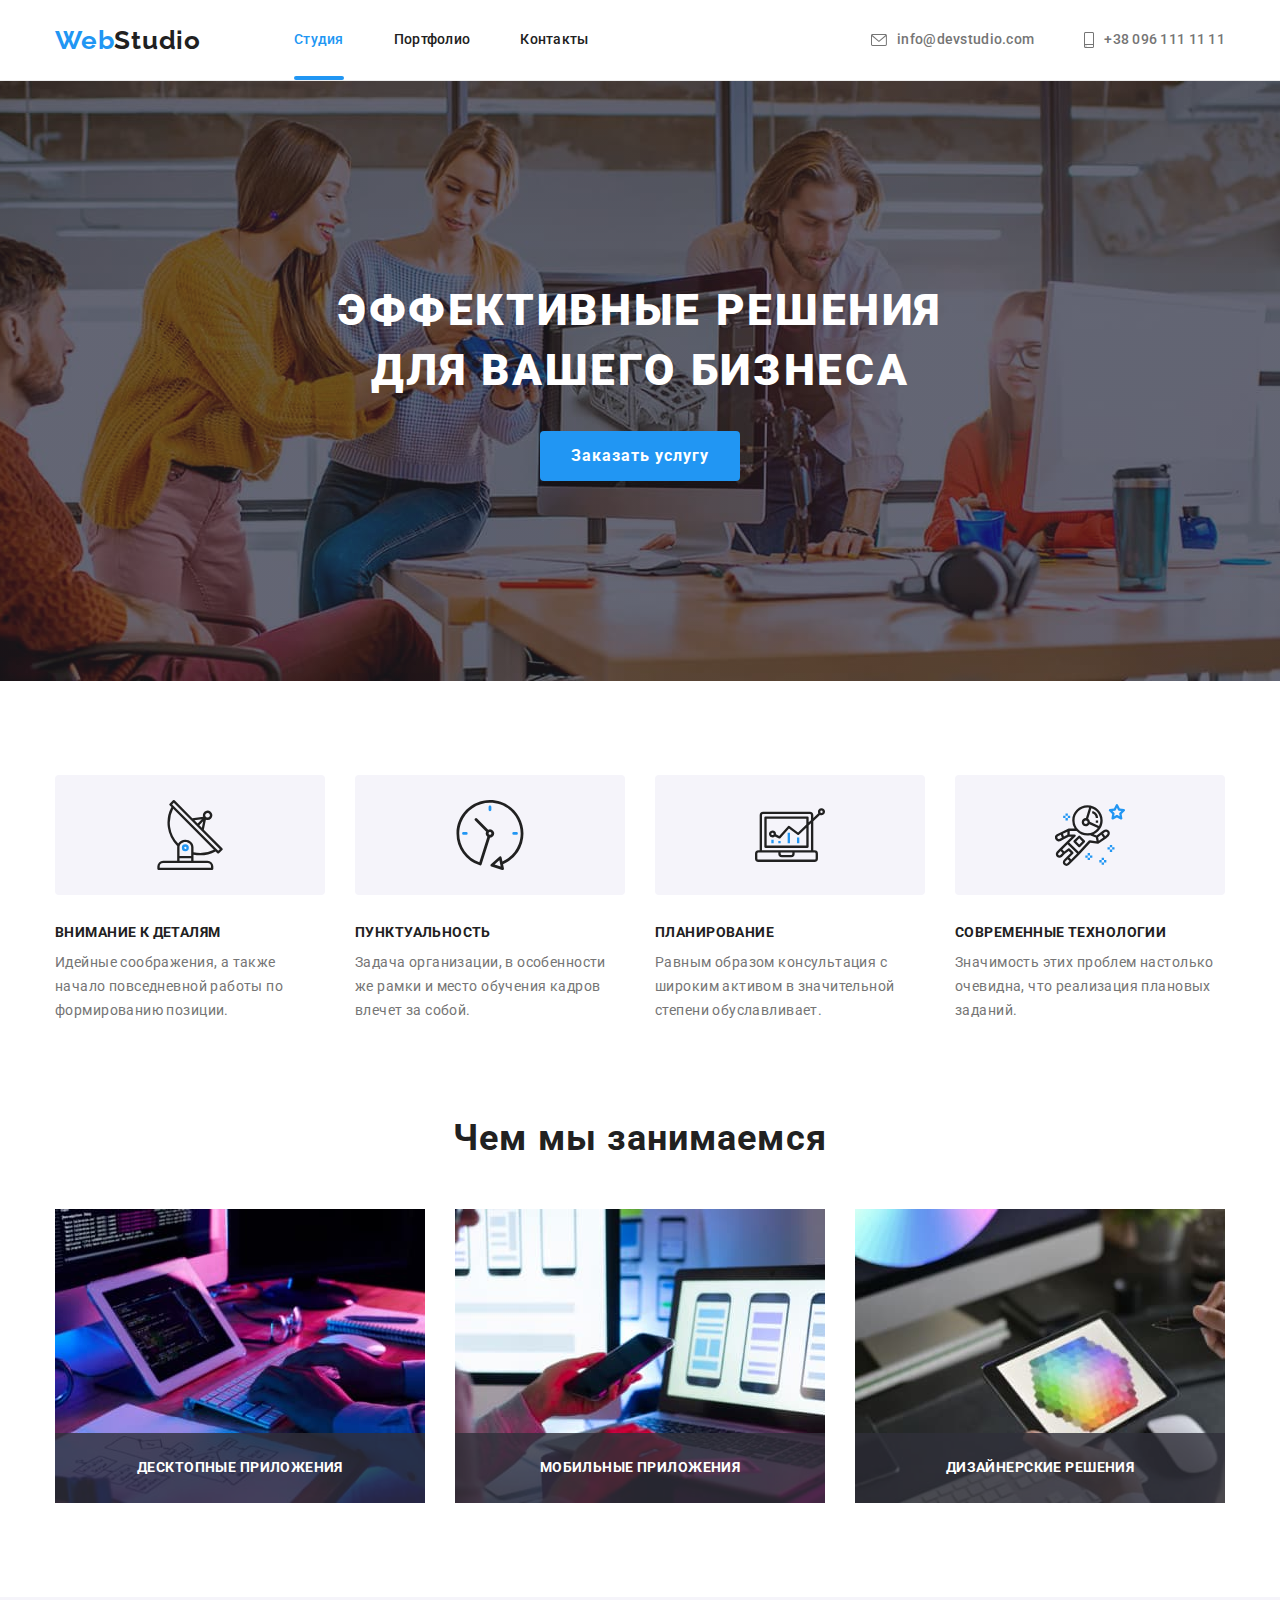
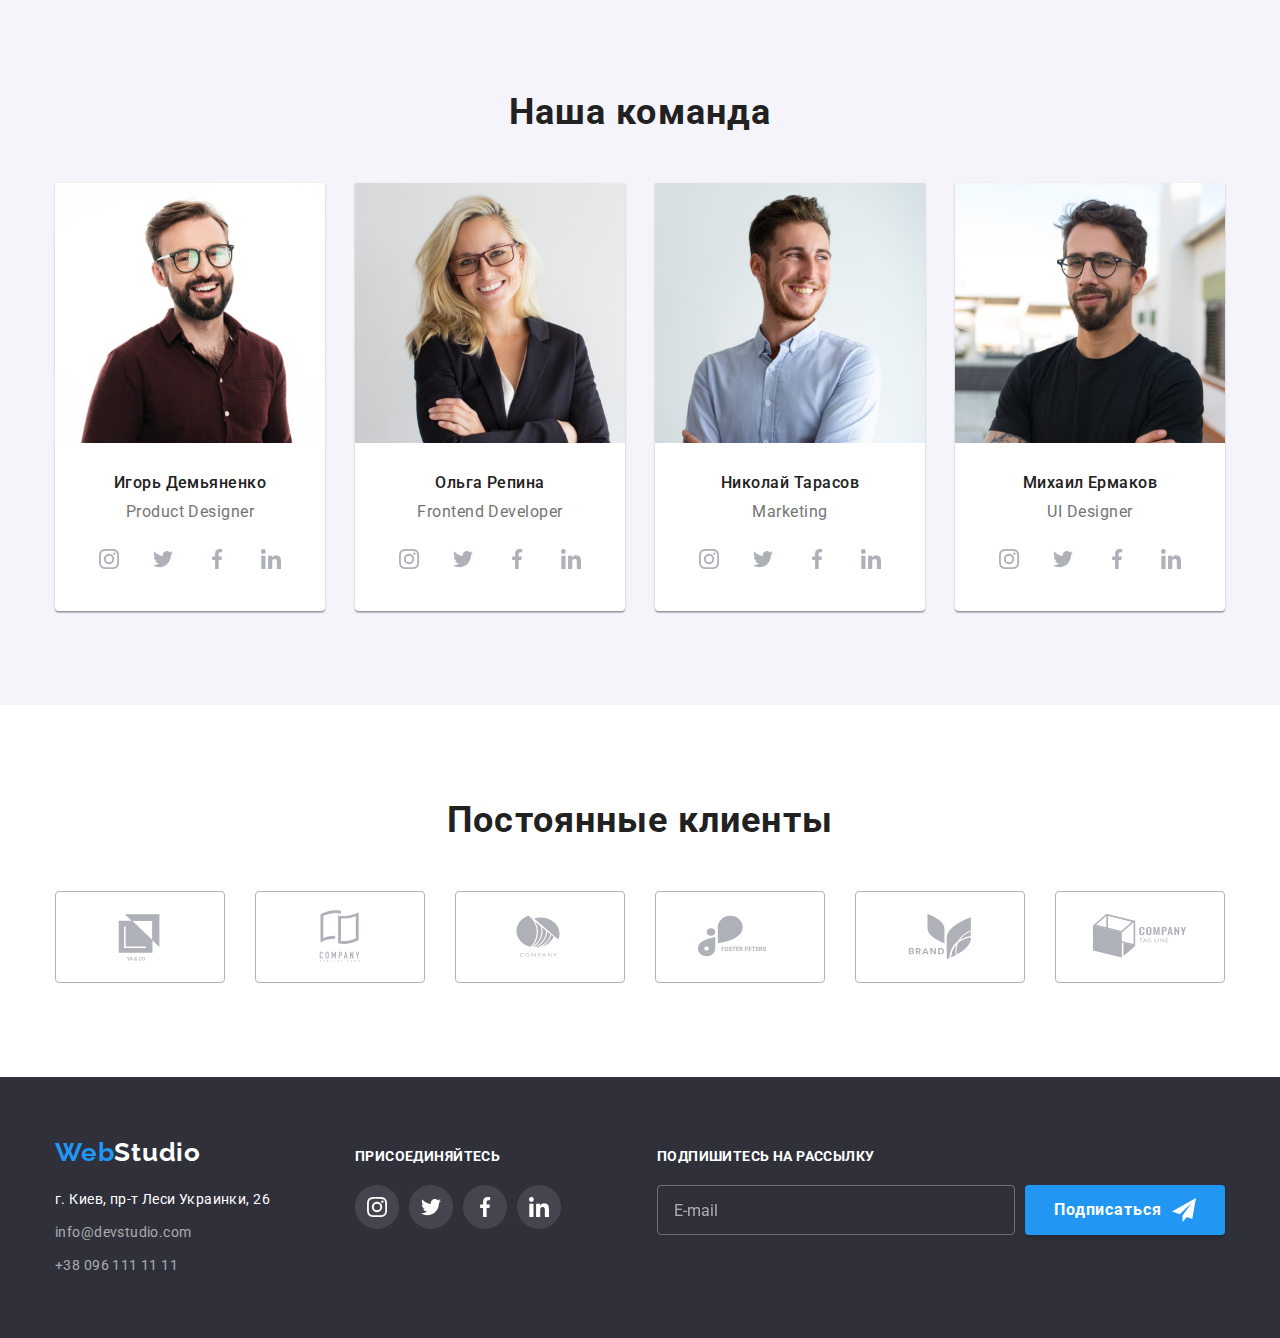
==== index.html @ e2bab373 "Ht 7 created" ====
<!DOCTYPE html>
<html lang="ru">
  <head>
    <meta charset="UTF-8" />
    <meta http-equiv="X-UA-Compatible" content="IE=edge" />
    <meta name="viewport" content="width=device-width, initial-scale=1.0" />
    <link rel="preconnect" href="https://fonts.googleapis.com" />
    <link rel="preconnect" href="https://fonts.gstatic.com" crossorigin />
    <link rel="preconnect" href="https://fonts.googleapis.com">
    <link rel="preconnect" href="https://fonts.gstatic.com" crossorigin>
    <title>Студия</title>
    <link href="https://fonts.googleapis.com/css2?family=Raleway:wght@400;700&family=Roboto:wght@400;500;700;900&display=swap" rel="stylesheet"
        />
    <link rel="stylesheet" href="https://cdnjs.cloudflare.com/ajax/libs/modern-normalize/1.1.0/modern-normalize.min.css">
    <link rel="stylesheet" href="./css/styles.css">
    
  </head>

  <body>
    <!-- Header section -->
    <header class="header">
      <div class="container header-nav">
      <a href="/" lang="en" class="header-logo link"><span class="accent-text">Web</span>Studio</a>
      <nav> 
        <ul class="list nav-list">
          <li class="item"><a href="" class="link header-link current">Студия</a></li>
          <li class="item"><a href="./portfolio.html" class="link header-link">Портфолио</a></li>
          <li class="item"><a href="" class="link header-link">Контакты</a></li>
        </ul>
      </nav>

      <ul class="list contact-list">
        <li class="item"><a href="mailto:info@devstudio.com" class="link tel-link">
          <svg class="contact-icon" width="16" height="12">
            <use href="./images/icons.svg#icon-envelope"></use>
          </svg>
          info@devstudio.com</a></li>
        <li class="item"><a href="tel:+380961111111" class="link tel-link">
          <svg class="contact-icon" width="10" height="16">
            <use href="./images/icons.svg#icon-smartphone"></use>
          </svg>  
          +38 096 111 11 11</a></li>
      </ul>
    </div>
    </header>


    <main>
      <!-- Hero section -->
      <section class="hero-section">
        <div class="hero-container">
          <h1 class="hero-title">Эффективные решения для вашего бизнеса</h1>
          <button type="button" class="btn hero-button" data-modal-open>Заказать услугу</button>
        </div>
      </section>

      <!-- Features section -->
      <section class="features-section">
        <div class="container features-container">
          <h2 class="visually-hidden">Особенности</h2>

          <ul class="list features-list">
            <li class="features-item">
              <div class="features-icon-frame">
                <svg class="features-icon" width="70" height="70">
                  <use href="./images/icons.svg#icon-antenna-1"></use>
                </svg>
              </div>
              <h3 class="features-title">Внимание к деталям</h3>
              <p class="features-text">
                Идейные соображения, а также начало повседневной работы по
                формированию позиции.
              </p>
            </li>

            <li class="features-item">
              <div class="features-icon-frame">
                <svg class="features-icon" width="70" height="70">
                  <use href="./images/icons.svg#icon-clock-1"></use>
                </svg>
              </div>
              <h3 class="features-title">Пунктуальность</h3>
              <p class="features-text">
                Задача организации, в особенности же рамки и место обучения кадров
                влечет за собой.
              </p>
            </li>

            <li class="features-item">
              <div class="features-icon-frame">
                <svg class="features-icon" width="70" height="70">
                  <use href="./images/icons.svg#icon-diagram-1"></use>
                </svg>
              </div>
              <h3 class="features-title">Планирование</h3>
              <p class="features-text">
                Равным образом консультация с широким активом в значительной
                степени обуславливает.
              </p>
            </li>

            <li class="features-item">
              <div class="features-icon-frame">
                <svg class="features-icon" width="70" height="70">
                  <use href="./images/icons.svg#icon-astronaut-1"></use>
                </svg>
              </div>
              <h3 class="features-title">Современные технологии</h3>
              <p class="features-text">
                Значимость этих проблем настолько очевидна, что реализация
                плановых заданий.
              </p>
            </li>
          </ul>
        </div>
      </section>

      <!-- Work section -->
      <section class="work-section">
        <div class="container work-container">
          <h2 class="section-title">Чем мы занимаемся</h2>
          <ul class="list works-list">

            <li class="work-item">
              <img class="work-image" 
                src="./images/box1-structuring.jpg"
                alt="Создание структуры сайта"
                width="370"
              />
            <p class="work-text">Десктопные приложения</p>
            </li>

            <li class="work-item">
              <img class="work-image"
                src="./images/box2-mobileapp.jpg"
                alt="Создание веб-приложений"
                width="370"
              />
              <p class="work-text">Мобильные приложения</p>
            </li>

            <li class="work-item">
              <img class="work-image"
                src="./images/box3-webdesign.jpg"
                alt="Создание дизайна сайта"
                width="370"
              />
              <p class="work-text">Дизайнерские решения</p>
            </li>
          </ul>
        </div>
      </section>

      <!-- Team section -->
      <section class="section team-section">
        <div class="container">
        <h2 class="section-title team-section-title">Наша команда</h2>

        <ul class="list team-list team-container">
          <li class="team-member">
            <img
              src="./images/img1-manwithglasses1.jpg"
              alt="Мужчина в очках"
              width="270"
            />
            <div class="team-member-text">
              <h3 class="name">Игорь Демьяненко</h3>
              <p lang="en" class="job-title">Product Designer</p>
              <ul class="list team-soc-list">
                <li class="team-soc-item">
                  <a class="link team-soc-link" href="">
                  <svg class="team-soc-icon" width="20px" height="20px">
                    <use href="./images/icons.svg#icon-instagram-2"></use>
                  </svg>
                  </a>
                </li>

                <li class="team-soc-item">
                  <a class="link team-soc-link" href="">
                  <svg class="team-soc-icon" width="20px" height="20px">
                    <use href="./images/icons.svg#icon-twitter-1"></use>
                  </svg>
                  </a>
                </li>

                <li class="team-soc-item">
                  <a class="link team-soc-link" href="">
                  <svg class="team-soc-icon" width="20px" height="20px">
                    <use href="./images/icons.svg#icon-facebook-1"></use>
                  </svg>
                  </a>
                </li>

                <li class="team-soc-item">
                  <a class="link team-soc-link" href="">
                  <svg class="team-soc-icon" width="20px" height="20px">
                    <use href="./images/icons.svg#icon-linkedin-1"></use>
                  </svg>
                  </a>
                </li>

              </ul>
             
            </div>
          </li>

          <li class="team-member">
            <img
              src="./images/img2-womanblonde.jpg"
              alt="Женщина в очках"
              width="270"
            />
            <div class="team-member-text">
              <h3 class="name">Ольга Репина</h3>
              <p lang="en" class="job-title">Frontend Developer</p>
              <ul class="list team-soc-list">
                <li class="team-soc-item">
                  <a class="link team-soc-link" href="">
                  <svg class="team-soc-icon" width="20px" height="20px">
                    <use href="./images/icons.svg#icon-instagram-2"></use>
                  </svg>
                  </a>
                </li>

                <li class="team-soc-item">
                  <a class="link team-soc-link" href="">
                  <svg class="team-soc-icon" width="20px" height="20px">
                    <use href="./images/icons.svg#icon-twitter-1"></use>
                  </svg>
                  </a>
                </li>

                <li class="team-soc-item">
                  <a class="link team-soc-link" href="">
                  <svg class="team-soc-icon" width="20px" height="20px">
                    <use href="./images/icons.svg#icon-facebook-1"></use>
                  </svg>
                  </a>
                </li>

                <li class="team-soc-item">
                  <a class="link team-soc-link" href="">
                  <svg class="team-soc-icon" width="20px" height="20px">
                    <use href="./images/icons.svg#icon-linkedin-1"></use>
                  </svg>
                  </a>
                </li>

              </ul>
            </div>
            
          </li>

          <li class="team-member">
            <img
              src="./images/img3-manblueshirt.jpg"
              alt="Мужчина в голубой рубашке"
              width="270"
            />
            <div class="team-member-text">
              <h3 class="name">Николай Тарасов</h3>
            <p lang="en" class="job-title">Marketing</p>
            <ul class="list team-soc-list">
              <li class="team-soc-item">
                <a class="link team-soc-link" href="">
                <svg class="team-soc-icon" width="20px" height="20px">
                  <use href="./images/icons.svg#icon-instagram-2"></use>
                </svg>
                </a>
              </li>

              <li class="team-soc-item">
                <a class="link team-soc-link" href="">
                <svg class="team-soc-icon" width="20px" height="20px">
                  <use href="./images/icons.svg#icon-twitter-1"></use>
                </svg>
                </a>
              </li>

              <li class="team-soc-item">
                <a class="link team-soc-link" href="">
                <svg class="team-soc-icon" width="20px" height="20px">
                  <use href="./images/icons.svg#icon-facebook-1"></use>
                </svg>
                </a>
              </li>

              <li class="team-soc-item">
                <a class="link team-soc-link" href="">
                <svg class="team-soc-icon" width="20px" height="20px">
                  <use href="./images/icons.svg#icon-linkedin-1"></use>
                </svg>
                </a>
              </li>

            </ul>
            </div>
           
          </li>

          <li class="team-member">
            <img
              src="./images/img4-manwithglasses2.jpg"
              alt="Мужчина в очках"
              width="270"
            />
            <div class="team-member-text">
              <h3 class="name">Михаил Ермаков</h3>
              <p lang="en" class="job-title">UI Designer</p>
              <ul class="list team-soc-list">
                <li class="team-soc-item">
                  <a class="link team-soc-link" href="">
                  <svg class="team-soc-icon" width="20px" height="20px">
                    <use href="./images/icons.svg#icon-instagram-2"></use>
                  </svg>
                  </a>
                </li>

                <li class="team-soc-item">
                  <a class="link team-soc-link" href="">
                  <svg class="team-soc-icon" width="20px" height="20px">
                    <use href="./images/icons.svg#icon-twitter-1"></use>
                  </svg>
                  </a>
                </li>

                <li class="team-soc-item">
                  <a class="link team-soc-link" href="">
                  <svg class="team-soc-icon" width="20px" height="20px">
                    <use href="./images/icons.svg#icon-facebook-1"></use>
                  </svg>
                  </a>
                </li>

                <li class="team-soc-item">
                  <a class="link team-soc-link" href="">
                  <svg class="team-soc-icon" width="20px" height="20px">
                    <use href="./images/icons.svg#icon-linkedin-1"></use>
                  </svg>
                  </a>
                </li>

              </ul>
            </div>
           
          </li>
        </ul>
      </div>
      </section>

    <!-- Clients section -->
      <section class="clients-section">
        <div class="container clients-container">
          <h2 class="section-title">Постоянные клиенты</h2>
          <ul class="list clients-list">

            <li class="clients-item">
              <a class="clients-link link"href=""> 
                <svg class="clients-icon" width="106" height="60">
                <use href="./images/icons.svg#icon-Logo1"></use>
                </svg>
              </a>
            </li>

          
            <li class="clients-item">
              <a class="clients-link link" href="">
                <svg class="clients-icon" width="106" height="60">
                <use href="./images/icons.svg#icon-Logo2"></use>
                </svg>
              </a>
            </li>

            
            <li class="clients-item">
              <a class="clients-link link" href="">
                <svg class="clients-icon" width="106" height="60">
                <use href="./images/icons.svg#icon-Logo3"></use>
                </svg>
              </a>
            </li>
            
            <li class="clients-item">
              <a class="clients-link link" href="">
                <svg class="clients-icon" width="106" height="60">
                <use href="./images/icons.svg#icon-Logo4"></use>
                </svg>
              </a>
            </li>
            
            <li class="clients-item">
              <a class="clients-link link" href="">
                <svg class="clients-icon" width="106" height="60">
                <use href="./images/icons.svg#icon-Logo5"></use>
                </svg>
              </a>
            </li>
            
            <li class="clients-item">
              <a class="clients-link link" href="">
                <svg class="clients-icon" width="106" height="60">
                <use href="./images/icons.svg#icon-Logo6"></use>
                </svg>
              </a>
            </li>
          </ul>

        </div>

    </main>

    <!-- Footer section -->
     
    <footer class="footer-section">
      <div class="container footer-container">

        <div class="footer-address">
          <a href="/" lang="en" class="footer-logo link"><span class="accent-text">Web</span>Studio</a>
          <address>
            <ul class="list">
              <li class="address-item">
                <a class="link"
                  href="https://goo.gl/maps/KtKULsSCK2TDFwCBA"
                  target="_blank"
                  rel="noopener noreferrer"
                  >г. Киев, пр-т Леси Украинки, 26</a
                >
              </li>
              <li class="address-item"><a class="link address-link" href="mailto:info@devstudio.com">info@devstudio.com</a></li>
              <li class="address-item"><a class="link address-link" href="tel:+380961111111">+38 096 111 11 11</a></li>
            </ul>
          </address>
        </div>

        <div class="footer-join">
          <h3 class="footer-small-title">присоединяйтесь</h3>
          <ul class="footer-soc-list list">
            <li class="footer-soc-item">
              <a class="footer-soc-link link" href="">
                <svg class="footer-soc-icon" width="20" height="20">
                  <use href="./images/icons.svg#icon-instagram-2"></use>
                </svg>
              </a>
            </li>

            <li class="footer-soc-item">
              <a class="footer-soc-link link" href="">
                <svg class="footer-soc-icon" width="20" height="20">
                  <use href="./images/icons.svg#icon-twitter-1"></use>
                </svg>
              </a>
            </li>

            <li class="footer-soc-item">
              <a class="footer-soc-link link" href="">
                <svg class="footer-soc-icon" width="20" height="20">
                  <use href="./images/icons.svg#icon-facebook-1"></use>
                </svg>
              </a>
            </li>

            <li class="footer-soc-item">
              <a class="footer-soc-link link" href="">
                <svg class="footer-soc-icon" width="20" height="20">
                  <use href="./images/icons.svg#icon-linkedin-1"></use>
                </svg>
              </a>
            </li>
          </ul>
        </div>

        <div class="footer-signup">
          <h3 class="footer-small-title">Подпишитесь на рассылку</h3>
          <div class="signup-block">
            <input type="email" name="email" class="signup-input" placeholder="E-mail"/>
            <button type="submit" class="signup-button btn">
              <span>Подписаться</span>
              <svg class="footer-send-icon" width="24" height="24">
                <use href="./images/icons.svg#icon-icon-send"></use>
              </svg>
            </button>
          </div>

        </div>
      </div>
    </footer>


    <!-- Modal window -->

    <div class="backdrop is-hidden" data-modal>
      <div class="modal">
        <button type="button" class="modal-close" data-modal-close>
          <svg class="modal-icon" width="18" height="18">
            <use href="./images/icons.svg#icon-close-black-cross"></use>
          </svg>
        </button>

        <p class="form-title">Оставьте свои данные, мы вам перезвоним</p>
        <form class="form">
          <div class="form-field">
            <label class="form-label" for="user-name">Имя</label>
            <div class="input-wrap">
            <input
              type="text"
              name="user-name"
              class="form-input"
              required
              id="user-name"
            />
            <svg class="input-icon" width="18" height="18">
              <use href="./images/icons.svg#icon-person-black-18dp-1"></use>
            </svg>
          </div>
          </div>

          <div class="form-field">
            <label class="form-label" for="user-tel">Телефон</label>
            <div class="input-wrap">
            <input
              type="tel"
              name="user-tel"
              class="form-input"
              required
              id="user-tel"
            />
            <svg class="input-icon" width="18" height="18">
              <use href="./images/icons.svg#icon-phone-black-18dp-1"></use>
            </svg>
            </div>
          </div>

          <div class="form-field">
            <label class="form-label" for="user-email">Почта</label>
            <div class="input-wrap">
              <input
                type="email"
                name="user-email"
                class="form-input"
                required
                id="user-email"
              />
              <svg class="input-icon" width="18" height="18">
                <use href="./images/icons.svg#icon-email-black-18dp-1"></use>
              </svg>
            </div>
          </div>

          <div class="form-field">
            <label class="form-label" for="comment">Комментарий</label>
            <textarea
            name="comment"
            class="form-comment-box"
            id="comment"
            placeholder="Введите текст"
            ></textarea>
          </div>

          <div class="form-field">
            <input for="hidden-check"
              type="checkbox"
              name="check"
              class="hidden-check visually-hidden"
              id="hidden-check"
             />

            <label for="hidden-check" class="form-agreement">
              <svg class="check-icon" width="11" height="8">
                <use href="./images/icons.svg#icon-icon-check-1"></use></svg>
                Соглашаюсь с рассылкой и принимаю <a href="" class="agreement-text-accent">Условия договора</a>
            </label>

          </div>

          <button type="submit" class="send-button btn">Отправить</button>

      </div>

    </div>

    <script src="./js/modal.js"></script>

  </body>

</html>
---- css/styles.css ----
:root {
  --primary-text-color: #757575;
  --primary-title-color: #212121;
  --accent-color: #2196f3;
  --accent-secondary-color: #188CE8;
  --white-color: #FFFFFF;
  --background-gray-color: #f5f4fa;
  --background-dark-color: #2f303a;
  --icons-color: #AFB1B8;
}

html {box-sizing: border-box;}

*, *::before, *::after {box-sizing: inherit;}

p,
h1,
h2,
h3,
h4,
h5,
h6 {
  margin: 0;
}

ul {
  margin: 0;
  padding-left: 0;
}

img {
  display: block;
  max-width: 100%;
  height: auto;
}

body {color: var(--primary-text-color);
      font-family: Roboto, sans-serif;}


.list {
  margin: 0;
  padding: 0;
  list-style: none;
}

.link {text-decoration: none;}

.btn {
  cursor: pointer;
  border: none;
}

.container {
  display: block;
  width: 1200px;
  padding-left: 15px;
  padding-right: 15px;
  margin: 0 auto;
 
}


/* Header section */

.header {
  display: flex;
  background-color: var(--white-color);
  padding-top: 0;
  padding-bottom: 0;
  align-items: center;
  border-bottom: 1px solid #ececec;

}

.header-logo {
  margin-right: 93px;
  font-family: 'Raleway', sans-serif;
  font-weight: 700;
  font-size: 26px;
  line-height: 1.19;
  letter-spacing: 0.03em;
  color: var(--primary-title-color);
}

.accent-text {
  color: var(--accent-color);
}

.header .container {
  display: flex;
  align-items: center;
  padding: 0 auto;
  ;
}

.nav-list, .contact-list {
  display: flex}

.nav-list .item:not(:last-child)  {
  margin-right: 50px;
}

.nav-list .link {
  display: block;
  padding-top: 32px;
  padding-bottom: 32px;
}

.contact-list .item:not(:last-child) {
  margin-right: 50px;
}

.contact-list {
  margin-left: auto;
}

.header-link,
.tel-link {

  font-weight: 500;
  font-size: 14px;
  line-height: 1.14;
  letter-spacing: 0.02em;
  transition: color 250ms cubic-bezier(0.4, 0, 0.2, 1);
}

.header-link {
  color: var(--primary-title-color)
}

.current {
  color: var(--accent-color);
  position: relative;
}

.current::after {
  content: '';
  position: absolute;
  left: 0;
  bottom: 0;
  display: block;
  width: 100%;
  height: 4px;
  border-radius: 2px;
  background-color: var(--accent-color);

}

.tel-link {
  display: flex;
  color: var(--primary-text-color);
  align-items: center;
  }


.contact-icon {
  margin-right: 10px;
  fill: currentColor;
}

.header-link:hover,
.header-link:focus,
.tel-link:hover,
.tel-link:focus {
  color: var(--accent-color);
  fill: var(--accent-color);
  }


/* Hero section */

.hero-section {
  display: block;
  align-items: center;
  height: 600px;
  margin: 0 auto;

}

.hero-container {
  padding-top: 200px;
  padding-bottom: 200px;
  text-align: center;
  margin: 0 auto;
  max-width: 1600px;
  height: 600px;
  background-color: var(--background-dark-color);
  background-image: linear-gradient(to right, rgba(47, 48, 58, 0.4), rgba(47, 48, 58, 0.4)), url("../images/img-hero.jpg");
  background-position: center;
  background-repeat: no-repeat;
  background-size: cover;
 }

.hero-title {
  display: inline-block;
  width: 696px;
  height: 120px;
  font-weight: 900;
  font-size: 44px;
  line-height: 1.36;
  text-align: center;
  letter-spacing: 0.06em;
  text-transform: uppercase;
  color: var(--white-color);
    }

.hero-button {
  display: block;
  border-radius: 4px;
  height: 50px;
  width: 200px;
  align-items: center;
  text-align: center;
  margin-top: 30px;
  margin-left: auto;
  margin-right: auto;
  font-family: inherit;
  font-weight: 700;
  font-size: 16px;
  line-height: 1.88;
  letter-spacing: 0.06em;
  color: var(--white-color);
  background-color: var(--accent-color);
  transition: background-color 300ms cubic-bezier(0.4, 0, 0.2, 1);
}

.hero-button:hover,
.hero-button:focus {
  background-color: var(--accent-secondary-color);
}

/* Features section */

.features-section {
  padding-top: 94px;
  padding-bottom: 94px;
}

.visually-hidden {
  position: absolute;
  white-space: nowrap;
  width: 1px;
  height: 1px;
  overflow: hidden;
  border: 0;
  padding: 0;
  clip: rect(0 0 0 0);
  clip-path: inset(50%);
  margin: -1px;
}

         
.features-list {
  display: flex;
  }

.features-item {
  display: block;
  width: 270px;
  padding: 0;
}

.features-item:not(:last-child) {
  margin-right: 30px;}

  .features-icon-frame {
    display: flex;
    height: 120px;
    justify-content: center;
    align-items: center;
    background-color: var(--background-gray-color);
    border-radius: 4px;
    margin-bottom: 30px;
    }

   .features-icon {
     display: flex}


.features-title {
  display: block;
  margin-bottom: 10px;
  font-weight: 700;
  font-size: 14px;
  line-height: 1.14;
  letter-spacing: 0.03em;
  text-transform: uppercase;
  color: var(--primary-title-color);
  }

.features-text {
  display: block;
  font-weight: 400;
  font-size: 14px;
  line-height: 1.71;
  letter-spacing: 0.03em;
}

/* Work section */

.work-section {
padding-bottom: 94px;
}

.section-title {
  display: block;
  margin-bottom: 50px;
  font-weight: 700;
  font-size: 36px;
  line-height: 1.17;
  text-align: center;
  letter-spacing: 0.03em;
  color: var(--primary-title-color);
  }

.works-list {
  display: flex;
}

.work-item {
  display: block;
  width: 370px;
position: relative;}

.work-item:not(:last-child) {
  margin-right: 30px;
}

.work-image {
  display: block;
}

.work-text {
  display: block;
  width: 100%;
  height: 70px;
  padding-top: 27px;
  text-align: center;
  background-color: rgba(47, 48, 58, 0.8);
  color: var(--white-color);
  font-weight: 700;
  font-size: 14px;
  line-height: 1.14;
  letter-spacing: 0.03em;
  text-transform: uppercase;
  position: absolute;
  bottom: 0;
  
}

/* Team section */

.team-section {
  padding-top: 94px;
  padding-bottom: 94px;
  background-color: var(--background-gray-color);
}

.team-section-title {
  display: block;
  margin-bottom: 50px;
}

.team-list {
  display: flex;
    }

.team-member {
  display: flex;
  flex-direction: column;
  width: 270px; 
  background-color: var(--white-color);
  box-shadow: 0px 1px 3px rgba(0, 0, 0, 0.12), 0px 1px 1px rgba(0, 0, 0, 0.14), 0px 2px 1px rgba(0, 0, 0, 0.2);
  border-radius: 0px 0px 4px 4px;
}

.team-member:not(:last-child) {
  margin-right: 30px;
}

.team-member-text {
  display: block;
  padding: 30px;
}

.name {
  margin-bottom: 10px;
  font-weight: 500;
  font-size: 16px;
  line-height: 1.19;
  text-align: center;
  letter-spacing: 0.03em;
  color: var(--primary-title-color);
  }

.job-title {
  font-weight: 400;
  font-size: 16px;
  line-height: 1.19;
  text-align: center;
  letter-spacing: 0.03em;
}

.team-soc-list {
  display: flex;
  justify-content: center;
  margin-top: 16px;
}

.team-soc-item + .team-soc-item {
  margin-left: 10px;
}

.team-soc-link {
  display: flex;
  align-items: center;
  justify-content: center;
  width: 44px;
  height: 44px;
  border-radius: 50%;
  background-color: transparent;
  fill: var(--icons-color);
  transition: fill 250ms cubic-bezier(0.4, 0, 0.2, 1), background-color 250ms cubic-bezier(0.4, 0, 0.2, 1);
}


.team-soc-link:hover,
.team-soc-link:focus {
background-color: var(--accent-color);
fill: var(--white-color);

}

/* Clients section */

.clients-section {
  padding-top: 94px;
  padding-bottom: 94px;
}

.clients-list {
  display: flex;
  justify-content: center;
  margin-top: 50px;}

.clients-item + .clients-item {
  margin-left: 30px;
}

.clients-link {
  display: flex;
  align-items: center;
  justify-content: center;
  width: 170px;
  height: 92px;
  border-radius: 4px;
  fill: var(--icons-color);
  border: 1px solid var(--icons-color);
  transition: fill 250ms cubic-bezier(0.4, 0, 0.2, 1), border-color 250ms cubic-bezier(0.4, 0, 0.2, 1);
}

.clients-link:hover,
.clients-link:focus {
  fill: var(--accent-color);
  border-color: var(--accent-color);
}



/* Footer section */

.footer-section {
  background-color: var(--background-dark-color);
}

.footer-container {
  display: flex;
  
}

.footer-address {
  padding-top: 60px;
  padding-bottom: 60px;
  display: block;
  width: 301px;
  margin: 0;
}

.footer-logo {
  display: block;
  margin-bottom: 20px;
  font-family: 'Raleway', sans-serif;
  font-weight: 700;
  font-size: 26px;
  line-height: 1.19;
  letter-spacing: 0.03em;
  color: var(--white-color);
  }

  .address-item .link
  {
    display: block;
    font-style: normal;
    font-weight: 400;
    font-size: 14px;
    line-height: 1.71;
    letter-spacing: 0.03em;
    color: var(--white-color);
  }

  .address-item .address-link {
    color: rgba(255, 255, 255, 0.6);
    transition: color 250ms cubic-bezier(0.4, 0, 0.2, 1);
  }

  .address-link:hover,
  .address-link:focus {
    color: var(--accent-color);
  }

  .address-item:not(:last-child) {
    margin-bottom: 9px;
  }

.footer-join {
  display: block;
  padding-top: 72px;
  width: 303px;
  margin: 0;
}

  .footer-small-title {
    margin-bottom: 20px;
    font-weight: 700;
    font-size: 14px;
    line-height: 1.14;
    letter-spacing: 0.03em;
    text-transform: uppercase;
    color: var(--white-color);
  }

.footer-soc-list {
  display: flex;
}

  .footer-soc-item + .footer-soc-item {
    margin-left: 10px;
  }

  .footer-soc-link {
    display: flex;
    align-items: center;
    justify-content: center;
    width: 44px;
    height: 44px;
    border-radius: 50%;
    background-color: rgba(255, 255, 255, 0.1);
    fill: var(--white-color);
    transition: background-color 250ms cubic-bezier(0.4, 0, 0.2, 1);
  }

  .footer-soc-link:hover,
  .footer-soc-link:focus {
    background-color: var(--accent-color);
  }

  .footer-signup {
    display: block;
    padding-top: 72px;
    width: 570px;
    margin: 0;
  }

  .signup-block {
    display: flex;
    width: 100%;

  }

  .signup-input {
    width: 358px;
    height: 50px;
    border: 1px solid rgba(255, 255, 255, 0.3);
    filter: drop-shadow(0px 4px 4px rgba(0, 0, 0, 0.15));
    border-radius: 4px;
    background-color: transparent;
    color:var(--white-color);
    padding-left: 16px;
  }

  .signup-input::placeholder {
    color:rgba(255, 255, 255, 0.6);
  }


  .signup-button {
    width: 200px;
    height: 50px;
    background-color: var(--accent-color);
    color: var(--white-color);
    font-weight: 700;
    font-size: 16px;
    line-height: 1.88;
    letter-spacing: 0.06em;
    box-shadow: 0px 4px 4px rgba(0, 0, 0, 0.15);
    border-radius: 4px;
    display: flex;
    align-items: center;
    justify-content: center;
    margin-left: 10px;
    transition: background-color 300ms cubic-bezier(0.4, 0, 0.2, 1);
    }

    .signup-button:hover,
    .signup-button:focus {
      background-color:var(--accent-secondary-color);
    }

   
  .footer-send-icon {
    fill: var(--white-color);
    display: inline-block;
    margin-left: 10px;
   
  }


  /* Portfolio page */

 /* Portfolio section */
 
 .portfolio-section {
   display: block;
   padding-top: 94px;
   padding-bottom: 94px;
    }

  .buttons-container {
    display: flex;
    align-items: center;
    margin-bottom: 50px;
    }

 .buttons-list {
   display: flex;
   align-items: center;
   margin: 0 auto;
 }
 
 .filter-button {
    display: block;
    margin: 0 8px 0 0;
    padding: 6px 22px;
    font-family: inherit;  
    font-weight: 500;
    font-size: 16px;
    line-height: 1.63;
    text-align: center;
    letter-spacing: 0.03em;
    color: var(--primary-title-color);
    background-color: var(--background-gray-color);
    border-radius: 4px;
    transition: color 250ms cubic-bezier(0.4, 0, 0.2, 1), background-color 250ms cubic-bezier(0.4, 0, 0.2, 1), box-shadow 250ms cubic-bezier(0.4, 0, 0.2, 1);

  }

  .filter-button:hover,
  .filter-button:focus {
    box-shadow: 0px 3px 1px rgba(0, 0, 0, 0.1), 0px 1px 2px rgba(0, 0, 0, 0.08), 0px 2px 2px rgba(0, 0, 0, 0.12);
    color: var(--white-color);
    background-color: var(--accent-color);
    }
  
  .projects-list {
    display: flex;
    flex-wrap: wrap;
    }

  .project-item {
    display: block;
    width: 370px;
    margin-right: 30px;
    margin-bottom: 30px;
    transition: box-shadow 250ms cubic-bezier(0.4, 0, 0.2, 1);
    }
    
    .project-cover-wrap {
      position: relative;
      overflow: hidden;
    }

   .project-cover-text {
     position: absolute;
     height: 100%;
     width: 100%;
     left: 0;
     top: 0;
     padding: 63px 24px;
     font-weight: 400;
     font-size: 18px;
     line-height: 1.56;
     letter-spacing: 0.03em;
     color: var(--white-color);
     background-color:rgba(33, 150, 243, 0.9);
     transform: translateY(100%);
     transition: transform 250ms cubic-bezier(0.4, 0, 0.2, 1);

   }

   .project-item:hover .project-cover-text {
    transform: translateY(0%);
   }

  .project-item:hover {
      box-shadow: 0px 1px 1px rgba(0, 0, 0, 0.12), 0px 4px 4px rgba(0, 0, 0, 0.06), 1px 4px 6px rgba(0, 0, 0, 0.16);}

  .project-text {
    display: block;
    border: 1px solid #EEEEEE;
    padding: 20px 24px;
  }

  .project-item:nth-child(3n) {
    margin-right: 0;
  }

  .project-item:nth-last-child(-n+3) {
    margin-bottom: 0;
  }

  .project-name {
    font-weight: 700;
    font-size: 18px;
    line-height: 2;
    letter-spacing: 0.06em;
    color: var(--primary-title-color) 
  }
  .project-type {
    font-weight: 400;
    font-size: 16px;
    line-height: 1.88;
    letter-spacing: 0.03em;}


    /* Modal window */

  .backdrop {
    position: fixed;
    background-color: rgba(0, 0, 0, 0.2);
    top: 0;
    width: 100%;
    height: 100%;
    transition: opacity 1000ms, visibility 1000ms;
  }

  .modal {
    position: absolute;
    top: 50%;
    left: 50%;
    transform: scale(1) translate(-50%, -50%);
    width: 528px;
    height: 581px;
    background-color: #fff;
    box-shadow: 0px 1px 3px rgba(0, 0, 0, 0.12), 0px 1px 1px rgba(0, 0, 0, 0.14), 0px 2px 1px rgba(0, 0, 0, 0.2);
    border-radius: 4px;
    transition: transform 1000ms cubic-bezier(0.4, 0, 0.2, 1); 
    padding: 40px;
    }

  .backdrop.is-hidden .modal {
    transform: translate(-50%, -50%) scale(1.5);
    }
  

.modal-close {
  display: flex;
  align-items: center;
  justify-content: center;
  position: absolute;
  top: 8px;
  right: 8px;
  width: 30px;
  height: 30px;
  border-radius: 50%;
  background-color: transparent;
  border: 1px solid rgba(0, 0, 0, 0.1);
  }

  .is-hidden {
    opacity: 0;
    pointer-events: none;
    visibility: hidden;
    position: absolute;
    
  }
      
    /* Form */

    .form {
      margin-top: 12px;
    }

    .form-title {
      font-weight: 700;
      font-size: 20px;
      line-height: 1.15x;
      text-align: center;
      letter-spacing: 0.03em;
      color: var(--primary-title-color);
    }
    .form-field {
      margin: 0 0 10px 0;
    }

    .form-label {

      font-weight: 400;
      font-size: 12px;
      line-height: 1.17;
      letter-spacing: 0.01em;
      color: var(--primary-text-color);}


    .form-input {
      width: 100%;
      height: 40px;
      border: 1px solid rgba(33, 33, 33, 0.2);
      border-radius: 4px;
      background-color: transparent;
      padding-left: 42px;
      color: #212121;
      outline: none;
      transition: border-color 300ms cubic-bezier(0.4, 0, 0.2, 1)
      }
    
    .input-wrap {
      position: relative;;
      margin-top: 4px;
    }

    .input-icon {
      position: absolute;
      left: 12px;
      top: 50%;
      transform: translateY(-50%);
      fill: #212121;
      transition: fill 300ms cubic-bezier(0.4, 0, 0.2, 1);
    }

    .form-input:focus + .input-icon {
      fill: var(--accent-color);
    }

    .form-input:focus {
      border-color: var(--accent-color);
    }

    .form-comment-box {
      width: 100%;
      height: 120px;
      padding: 12px;
      border: 1px solid rgba(33, 33, 33, 0.2);
      border-radius: 4px;
      resize: none;
      outline: none;
      transition: border-color 300ms cubic-bezier(0.4, 0, 0.2, 1);
    }

    .form-comment-box::placeholder {
      font-weight: 400;
      font-size: 14px;
      line-height: 1.14x;
      letter-spacing: 0.01em;
      color: rgba(117, 117, 117, 0.5);
  }

  .form-comment-box:focus {
    border-color: var(--accent-color);
  }


  .check-icon {
    display: inline-block;
    margin-left: 12px;
    margin-right: 8px;
    width: 16px;
    height: 15px;
    background-color: transparent;
    fill: transparent;
    border: 2px solid #212121;
    border-radius: 2px;
    transition: fill 300ms cubic-bezier(0.4, 0, 0.2, 1), 
                background-color 300ms cubic-bezier(0.4, 0, 0.2, 1);
    
  }

  .hidden-check:checked + .form-agreement .check-icon {
    border: none;
    background-color: var(--accent-color);
    fill: var(--white-color);
  }


.form-agreement {
  display: block;
  font-weight: 400;
  font-size: 14px;
  line-height: 1.71;  
  letter-spacing: 0.03em;
  margin-top: 20px;
  margin-bottom: 0;
  }
  .agreement-text-accent {
    color: var(--accent-color);
    text-decoration: underline;

  }

  .send-button {
    width: 200px;
    height: 50px;
    background-color: var(--accent-color);
    color: var(--white-color);
    font-weight: 700;
    font-size: 16px;
    line-height: 1.88;
    letter-spacing: 0.06em;
    box-shadow: 0px 4px 4px rgba(0, 0, 0, 0.15);
    border-radius: 4px;
    display: block;
    align-items: center;
    text-align: center;
    margin: 20px auto 0;
    transition: background-color 300ms cubic-bezier(0.4, 0, 0.2, 1);
  }

  .send-button:hover,
  .send-button:focus {
    background-color: var(--accent-secondary-color);
  }
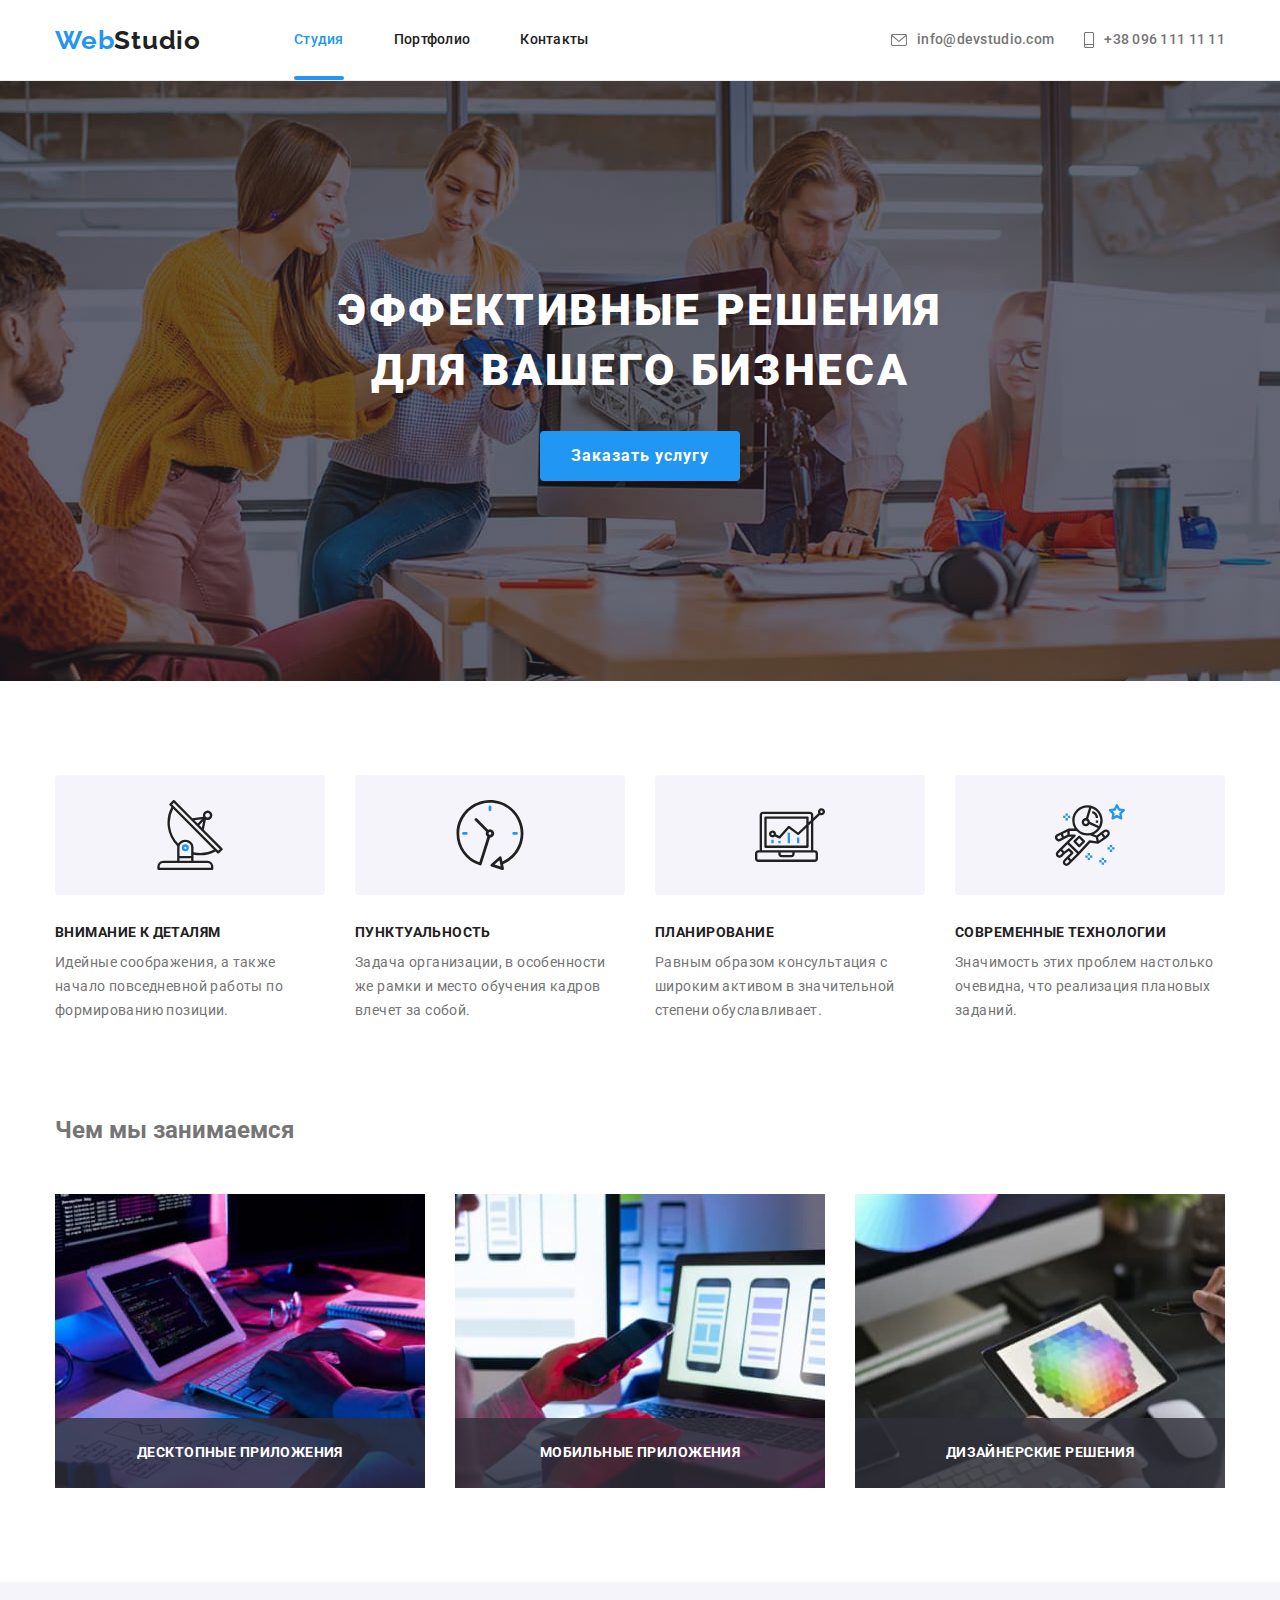
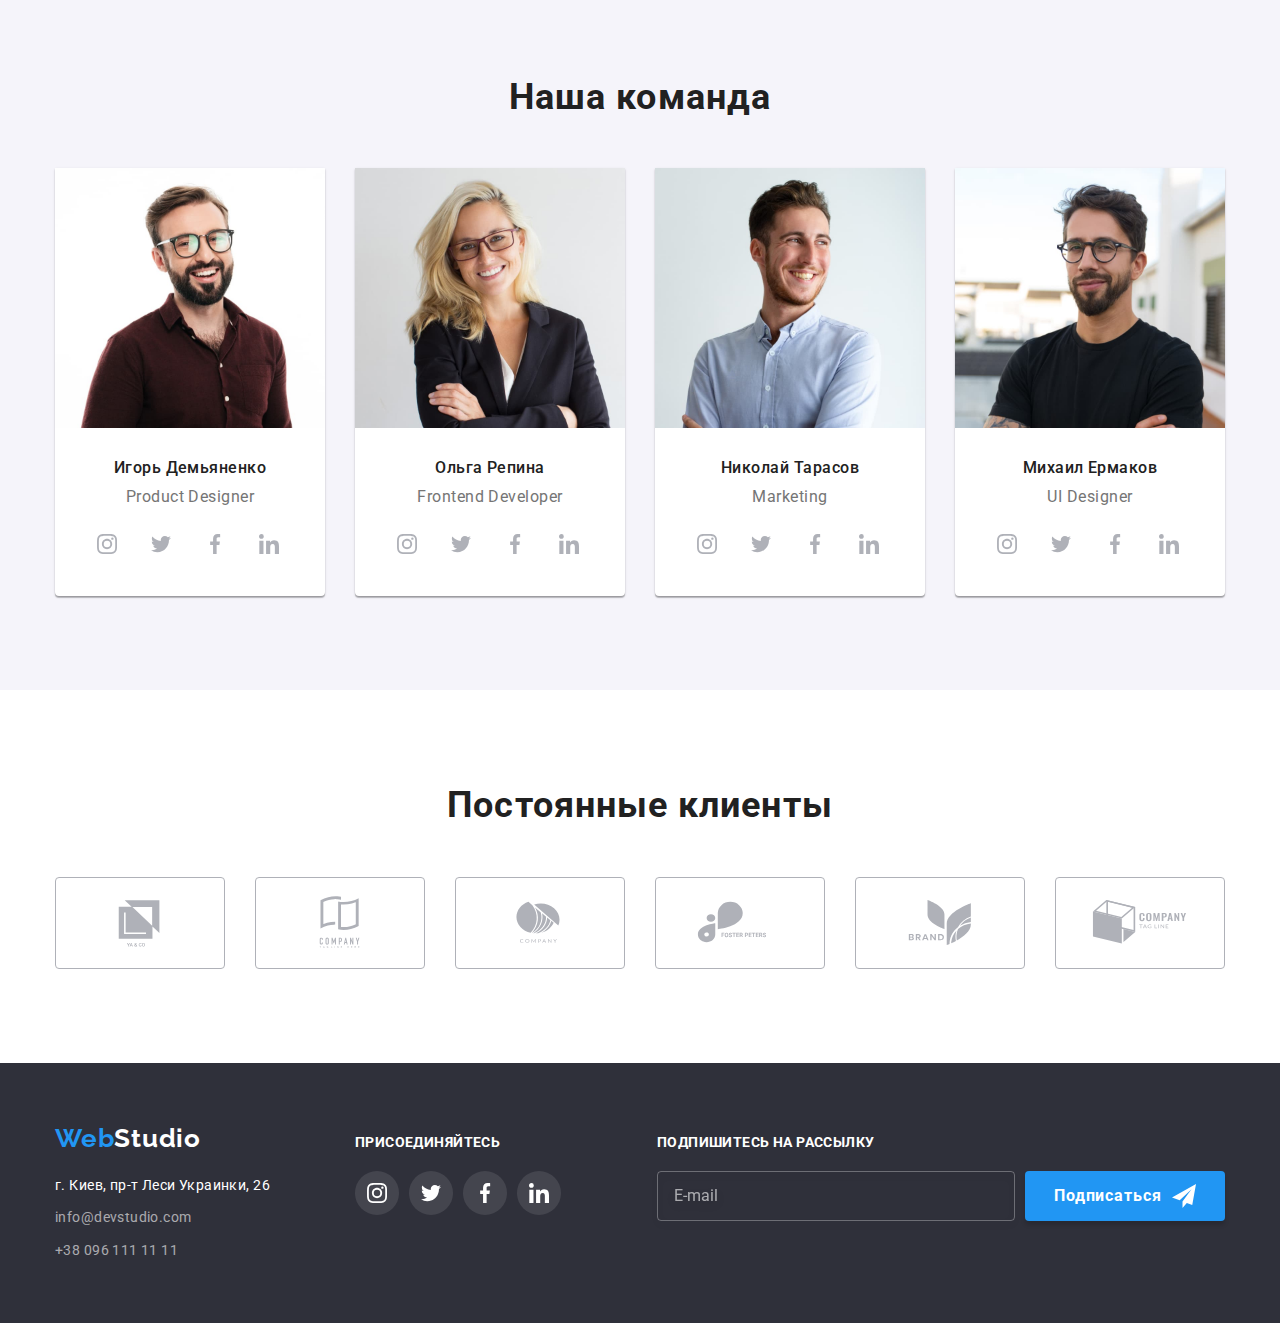
==== commit 7074d674: "bem" ====
--- a/index.html
+++ b/index.html
@@ -19,94 +19,96 @@
   <body>
     <!-- Header section -->
     <header class="header">
-      <div class="container header-nav">
-      <a href="/" lang="en" class="header-logo link"><span class="accent-text">Web</span>Studio</a>
-      <nav> 
-        <ul class="list nav-list">
-          <li class="item"><a href="" class="link header-link current">Студия</a></li>
-          <li class="item"><a href="./portfolio.html" class="link header-link">Портфолио</a></li>
-          <li class="item"><a href="" class="link header-link">Контакты</a></li>
+      <nav class="container header__container">
+        <a href="/" lang="en" class="link logo header__logo"><span class="accent-text">Web</span>Studio</a>
+        
+        <ul class="list header-list header-menu">
+          <li class="header-menu__item"><a href="" class="link header-list__link header-menu__link header-menu--current">Студия</a></li>
+          <li class="header-menu__item"><a href="./portfolio.html" class="link header-list__link header-menu__link">Портфолио</a></li>
+          <li class="header-menu__item"><a href="" class="link header-list__link header-menu__link">Контакты</a></li>
         </ul>
-      </nav>
-
-      <ul class="list contact-list">
-        <li class="item"><a href="mailto:info@devstudio.com" class="link tel-link">
-          <svg class="contact-icon" width="16" height="12">
-            <use href="./images/icons.svg#icon-envelope"></use>
-          </svg>
-          info@devstudio.com</a></li>
-        <li class="item"><a href="tel:+380961111111" class="link tel-link">
-          <svg class="contact-icon" width="10" height="16">
-            <use href="./images/icons.svg#icon-smartphone"></use>
-          </svg>  
-          +38 096 111 11 11</a></li>
-      </ul>
-    </div>
+        
+
+        
+        <ul class="list header-list header-contacts">
+          <li class="header-contacts__item"><a href="mailto:info@devstudio.com" class="link header-list__link header-contacts__link">
+            <svg class="header-contacts__icon" width="16" height="12">
+              <use href="./images/icons.svg#icon-envelope"></use>
+            </svg>
+            info@devstudio.com</a></li>
+          <li class="header-contacts__item"><a href="tel:+380961111111" class="link header-list__link header-contacts__link">
+            <svg class="header-contacts__icon" width="10" height="16">
+              <use href="./images/icons.svg#icon-smartphone"></use>
+            </svg>  
+            +38 096 111 11 11</a></li>
+        </ul>
+        
+        </nav>
     </header>
 
 
     <main>
       <!-- Hero section -->
-      <section class="hero-section">
-        <div class="hero-container">
-          <h1 class="hero-title">Эффективные решения для вашего бизнеса</h1>
-          <button type="button" class="btn hero-button" data-modal-open>Заказать услугу</button>
+      <section class="hero">
+        <div class="hero__container">
+          <h1 class="hero__title">Эффективные решения для вашего бизнеса</h1>
+          <button type="button" class="btn button hero__button" data-modal-open>Заказать услугу</button>
         </div>
       </section>
 
       <!-- Features section -->
-      <section class="features-section">
-        <div class="container features-container">
+      <section class="features">
+        <div class="container features__container">
           <h2 class="visually-hidden">Особенности</h2>
 
-          <ul class="list features-list">
-            <li class="features-item">
-              <div class="features-icon-frame">
-                <svg class="features-icon" width="70" height="70">
+          <ul class="list features__list">
+            <li class="features__item">
+              <div class="features__icon-frame">
+                <svg class="features__icon" width="70" height="70">
                   <use href="./images/icons.svg#icon-antenna-1"></use>
                 </svg>
               </div>
-              <h3 class="features-title">Внимание к деталям</h3>
-              <p class="features-text">
+              <h3 class="features__title">Внимание к деталям</h3>
+              <p class="features__text">
                 Идейные соображения, а также начало повседневной работы по
                 формированию позиции.
               </p>
             </li>
 
-            <li class="features-item">
-              <div class="features-icon-frame">
-                <svg class="features-icon" width="70" height="70">
+            <li class="features__item">
+              <div class="features__icon-frame">
+                <svg class="features__icon" width="70" height="70">
                   <use href="./images/icons.svg#icon-clock-1"></use>
                 </svg>
               </div>
-              <h3 class="features-title">Пунктуальность</h3>
-              <p class="features-text">
+              <h3 class="features__title">Пунктуальность</h3>
+              <p class="features__text">
                 Задача организации, в особенности же рамки и место обучения кадров
                 влечет за собой.
               </p>
             </li>
 
-            <li class="features-item">
-              <div class="features-icon-frame">
-                <svg class="features-icon" width="70" height="70">
+            <li class="features__item">
+              <div class="features__icon-frame">
+                <svg class="features__icon" width="70" height="70">
                   <use href="./images/icons.svg#icon-diagram-1"></use>
                 </svg>
               </div>
-              <h3 class="features-title">Планирование</h3>
-              <p class="features-text">
+              <h3 class="features__title">Планирование</h3>
+              <p class="features__text">
                 Равным образом консультация с широким активом в значительной
                 степени обуславливает.
               </p>
             </li>
 
-            <li class="features-item">
-              <div class="features-icon-frame">
-                <svg class="features-icon" width="70" height="70">
+            <li class="features__item">
+              <div class="features__icon-frame">
+                <svg class="features__icon" width="70" height="70">
                   <use href="./images/icons.svg#icon-astronaut-1"></use>
                 </svg>
               </div>
-              <h3 class="features-title">Современные технологии</h3>
-              <p class="features-text">
+              <h3 class="features__title">Современные технологии</h3>
+              <p class="features__text">
                 Значимость этих проблем настолько очевидна, что реализация
                 плановых заданий.
               </p>
@@ -116,84 +118,85 @@
       </section>
 
       <!-- Work section -->
-      <section class="work-section">
-        <div class="container work-container">
-          <h2 class="section-title">Чем мы занимаемся</h2>
-          <ul class="list works-list">
-
-            <li class="work-item">
-              <img class="work-image" 
+      <section class="work">
+        <div class="container work__container">
+          <h2 class="section__title work__section-title">Чем мы занимаемся</h2>
+          <ul class="list work__list">
+
+            <li class="work__item">
+              <img class="work__image" 
                 src="./images/box1-structuring.jpg"
                 alt="Создание структуры сайта"
                 width="370"
               />
-            <p class="work-text">Десктопные приложения</p>
-            </li>
-
-            <li class="work-item">
-              <img class="work-image"
+            <p class="work__text">Десктопные приложения</p>
+            </li>
+
+            <li class="work__item">
+              <img class="work__image"
                 src="./images/box2-mobileapp.jpg"
                 alt="Создание веб-приложений"
                 width="370"
               />
-              <p class="work-text">Мобильные приложения</p>
-            </li>
-
-            <li class="work-item">
-              <img class="work-image"
+              <p class="work__text">Мобильные приложения</p>
+            </li>
+
+            <li class="work__item">
+              <img class="work__image"
                 src="./images/box3-webdesign.jpg"
                 alt="Создание дизайна сайта"
                 width="370"
               />
-              <p class="work-text">Дизайнерские решения</p>
+              <p class="work__text">Дизайнерские решения</p>
             </li>
           </ul>
         </div>
       </section>
 
       <!-- Team section -->
-      <section class="section team-section">
+      <section class="team">
         <div class="container">
-        <h2 class="section-title team-section-title">Наша команда</h2>
-
-        <ul class="list team-list team-container">
-          <li class="team-member">
+        <h2 class="section-title team__section-title">Наша команда</h2>
+
+        <ul class="list team__list">
+          <li class="team__member">
             <img
               src="./images/img1-manwithglasses1.jpg"
               alt="Мужчина в очках"
               width="270"
             />
-            <div class="team-member-text">
-              <h3 class="name">Игорь Демьяненко</h3>
-              <p lang="en" class="job-title">Product Designer</p>
-              <ul class="list team-soc-list">
-                <li class="team-soc-item">
-                  <a class="link team-soc-link" href="">
-                  <svg class="team-soc-icon" width="20px" height="20px">
+
+            <div class="team__member-text">
+              <h3 class="team__name">Игорь Демьяненко</h3>
+              <p lang="en" class="team__job-title">Product Designer</p>
+              <ul class="list social-list team__social-list">
+                <li class="social-item team__social-item">
+                  <a class="link social-link team__social-link" href="">
+                  <svg class="team__social-icon" width="20px" height="20px">
                     <use href="./images/icons.svg#icon-instagram-2"></use>
                   </svg>
                   </a>
                 </li>
 
-                <li class="team-soc-item">
-                  <a class="link team-soc-link" href="">
-                  <svg class="team-soc-icon" width="20px" height="20px">
+                <li class="social-item team__social-item">
+                  <a class="link social-link team__social-link" href="">
+                  <svg class="team__social-icon" width="20px" height="20px">
                     <use href="./images/icons.svg#icon-twitter-1"></use>
                   </svg>
                   </a>
                 </li>
 
-                <li class="team-soc-item">
-                  <a class="link team-soc-link" href="">
-                  <svg class="team-soc-icon" width="20px" height="20px">
+                <li class="social-item team__social-item">
+                  <a class="link social-link social-link team__social-link" href="">
+                  <svg class="team__social-icon" width="20px" height="20px">
                     <use href="./images/icons.svg#icon-facebook-1"></use>
                   </svg>
                   </a>
                 </li>
 
-                <li class="team-soc-item">
-                  <a class="link team-soc-link" href="">
-                  <svg class="team-soc-icon" width="20px" height="20px">
+                <li class="social-item team__social-item">
+                  <a class="link social-link social-link team__social-link" href="">
+                  <svg class="team__social-icon" width="20px" height="20px">
                     <use href="./images/icons.svg#icon-linkedin-1"></use>
                   </svg>
                   </a>
@@ -204,43 +207,43 @@
             </div>
           </li>
 
-          <li class="team-member">
+          <li class="team__member">
             <img
               src="./images/img2-womanblonde.jpg"
               alt="Женщина в очках"
               width="270"
             />
-            <div class="team-member-text">
-              <h3 class="name">Ольга Репина</h3>
-              <p lang="en" class="job-title">Frontend Developer</p>
-              <ul class="list team-soc-list">
-                <li class="team-soc-item">
-                  <a class="link team-soc-link" href="">
-                  <svg class="team-soc-icon" width="20px" height="20px">
+            <div class="team__member-text">
+              <h3 class="team__name">Ольга Репина</h3>
+              <p lang="en" class="team__job-title">Frontend Developer</p>
+              <ul class="list social-list team__social-list">
+                <li class="social-item team__social-item">
+                  <a class="link social-link social-link team__social-link" href="">
+                  <svg class="team__social-icon" width="20px" height="20px">
                     <use href="./images/icons.svg#icon-instagram-2"></use>
                   </svg>
                   </a>
                 </li>
 
-                <li class="team-soc-item">
-                  <a class="link team-soc-link" href="">
-                  <svg class="team-soc-icon" width="20px" height="20px">
+                <li class="social-item team__social-item">
+                  <a class="link social-link social-link team__social-link" href="">
+                  <svg class="team__social-icon" width="20px" height="20px">
                     <use href="./images/icons.svg#icon-twitter-1"></use>
                   </svg>
                   </a>
                 </li>
 
-                <li class="team-soc-item">
-                  <a class="link team-soc-link" href="">
-                  <svg class="team-soc-icon" width="20px" height="20px">
+                <li class="social-item team__social-item">
+                  <a class="link social-link social-link team__social-link" href="">
+                  <svg class="team__social-icon" width="20px" height="20px">
                     <use href="./images/icons.svg#icon-facebook-1"></use>
                   </svg>
                   </a>
                 </li>
 
-                <li class="team-soc-item">
-                  <a class="link team-soc-link" href="">
-                  <svg class="team-soc-icon" width="20px" height="20px">
+                <li class="social-item team__social-item">
+                  <a class="link social-link social-link team__social-link" href="">
+                  <svg class="team__social-icon" width="20px" height="20px">
                     <use href="./images/icons.svg#icon-linkedin-1"></use>
                   </svg>
                   </a>
@@ -251,43 +254,43 @@
             
           </li>
 
-          <li class="team-member">
+          <li class="team__member">
             <img
               src="./images/img3-manblueshirt.jpg"
               alt="Мужчина в голубой рубашке"
               width="270"
             />
-            <div class="team-member-text">
-              <h3 class="name">Николай Тарасов</h3>
-            <p lang="en" class="job-title">Marketing</p>
-            <ul class="list team-soc-list">
-              <li class="team-soc-item">
-                <a class="link team-soc-link" href="">
-                <svg class="team-soc-icon" width="20px" height="20px">
+            <div class="team__member-text">
+              <h3 class="team__name">Николай Тарасов</h3>
+            <p lang="en" class="team__job-title">Marketing</p>
+            <ul class="list social-list team__social-list">
+              <li class="social-item team__social-item">
+                <a class="link social-link team__social-link" href="">
+                <svg class="team__social-icon" width="20px" height="20px">
                   <use href="./images/icons.svg#icon-instagram-2"></use>
                 </svg>
                 </a>
               </li>
 
-              <li class="team-soc-item">
-                <a class="link team-soc-link" href="">
-                <svg class="team-soc-icon" width="20px" height="20px">
+              <li class="social-item team__social-item">
+                <a class="link social-link team__social-link" href="">
+                <svg class="team__social-icon" width="20px" height="20px">
                   <use href="./images/icons.svg#icon-twitter-1"></use>
                 </svg>
                 </a>
               </li>
 
-              <li class="team-soc-item">
-                <a class="link team-soc-link" href="">
-                <svg class="team-soc-icon" width="20px" height="20px">
+              <li class="social-item team__social-item">
+                <a class="link social-link team__social-link" href="">
+                <svg class="team__social-icon" width="20px" height="20px">
                   <use href="./images/icons.svg#icon-facebook-1"></use>
                 </svg>
                 </a>
               </li>
 
-              <li class="team-soc-item">
-                <a class="link team-soc-link" href="">
-                <svg class="team-soc-icon" width="20px" height="20px">
+              <li class="social-item team__social-item">
+                <a class="link social-link team__social-link" href="">
+                <svg class="team__social-icon" width="20px" height="20px">
                   <use href="./images/icons.svg#icon-linkedin-1"></use>
                 </svg>
                 </a>
@@ -298,43 +301,43 @@
            
           </li>
 
-          <li class="team-member">
+          <li class="team__member">
             <img
               src="./images/img4-manwithglasses2.jpg"
               alt="Мужчина в очках"
               width="270"
             />
-            <div class="team-member-text">
-              <h3 class="name">Михаил Ермаков</h3>
-              <p lang="en" class="job-title">UI Designer</p>
-              <ul class="list team-soc-list">
-                <li class="team-soc-item">
-                  <a class="link team-soc-link" href="">
-                  <svg class="team-soc-icon" width="20px" height="20px">
+            <div class="team__member-text">
+              <h3 class="team__name">Михаил Ермаков</h3>
+              <p lang="en" class="team__job-title">UI Designer</p>
+              <ul class="list social-list team__social-list">
+                <li class="social-item team__social-item">
+                  <a class="link social-link team__social-link" href="">
+                  <svg class="team__social-icon" width="20px" height="20px">
                     <use href="./images/icons.svg#icon-instagram-2"></use>
                   </svg>
                   </a>
                 </li>
 
-                <li class="team-soc-item">
-                  <a class="link team-soc-link" href="">
-                  <svg class="team-soc-icon" width="20px" height="20px">
+                <li class="social-item team__social-item">
+                  <a class="link social-link team__social-link" href="">
+                  <svg class="team__social-icon" width="20px" height="20px">
                     <use href="./images/icons.svg#icon-twitter-1"></use>
                   </svg>
                   </a>
                 </li>
 
-                <li class="team-soc-item">
-                  <a class="link team-soc-link" href="">
-                  <svg class="team-soc-icon" width="20px" height="20px">
+                <li class="social-item team__social-item">
+                  <a class="link social-link team__social-link" href="">
+                  <svg class="team__social-icon" width="20px" height="20px">
                     <use href="./images/icons.svg#icon-facebook-1"></use>
                   </svg>
                   </a>
                 </li>
 
-                <li class="team-soc-item">
-                  <a class="link team-soc-link" href="">
-                  <svg class="team-soc-icon" width="20px" height="20px">
+                <li class="team__social-item">
+                  <a class="link social-link team__social-link" href="">
+                  <svg class="team__social-icon" width="20px" height="20px">
                     <use href="./images/icons.svg#icon-linkedin-1"></use>
                   </svg>
                   </a>
@@ -349,56 +352,56 @@
       </section>
 
     <!-- Clients section -->
-      <section class="clients-section">
-        <div class="container clients-container">
+      <section class="clients">
+        <div class="container">
           <h2 class="section-title">Постоянные клиенты</h2>
-          <ul class="list clients-list">
-
-            <li class="clients-item">
-              <a class="clients-link link"href=""> 
-                <svg class="clients-icon" width="106" height="60">
+          <ul class="list clients__list">
+
+            <li class="clients__item">
+              <a class="clients__link link"href=""> 
+                <svg class="clients__icon" width="106" height="60">
                 <use href="./images/icons.svg#icon-Logo1"></use>
                 </svg>
               </a>
             </li>
 
           
-            <li class="clients-item">
-              <a class="clients-link link" href="">
-                <svg class="clients-icon" width="106" height="60">
+            <li class="clients__item">
+              <a class="clients__link link" href="">
+                <svg class="clients__icon" width="106" height="60">
                 <use href="./images/icons.svg#icon-Logo2"></use>
                 </svg>
               </a>
             </li>
 
             
-            <li class="clients-item">
-              <a class="clients-link link" href="">
-                <svg class="clients-icon" width="106" height="60">
+            <li class="clients__item">
+              <a class="clients__link link" href="">
+                <svg class="clients__icon" width="106" height="60">
                 <use href="./images/icons.svg#icon-Logo3"></use>
                 </svg>
               </a>
             </li>
             
-            <li class="clients-item">
-              <a class="clients-link link" href="">
-                <svg class="clients-icon" width="106" height="60">
+            <li class="clients__item">
+              <a class="clients__link link" href="">
+                <svg class="clients__icon" width="106" height="60">
                 <use href="./images/icons.svg#icon-Logo4"></use>
                 </svg>
               </a>
             </li>
             
-            <li class="clients-item">
-              <a class="clients-link link" href="">
-                <svg class="clients-icon" width="106" height="60">
+            <li class="clients__item">
+              <a class="clients__link link" href="">
+                <svg class="clients__icon" width="106" height="60">
                 <use href="./images/icons.svg#icon-Logo5"></use>
                 </svg>
               </a>
             </li>
             
-            <li class="clients-item">
-              <a class="clients-link link" href="">
-                <svg class="clients-icon" width="106" height="60">
+            <li class="clients__item">
+              <a class="clients__link link" href="">
+                <svg class="clients__icon" width="106" height="60">
                 <use href="./images/icons.svg#icon-Logo6"></use>
                 </svg>
               </a>
@@ -408,60 +411,62 @@
         </div>
 
     </main>
+
 
     <!-- Footer section -->
      
-    <footer class="footer-section">
-      <div class="container footer-container">
-
-        <div class="footer-address">
-          <a href="/" lang="en" class="footer-logo link"><span class="accent-text">Web</span>Studio</a>
+    <footer class="footer">
+      <div class="container footer__container">
+
+        <div class="footer__address">
+          <a href="/" lang="en" class="logo footer__logo link"><span class="accent-text">Web</span>Studio</a>
           <address>
             <ul class="list">
-              <li class="address-item">
-                <a class="link"
+              <li class="footer__address-item">
+                <a class="link footer__address-link footer__address-link--street-address"
                   href="https://goo.gl/maps/KtKULsSCK2TDFwCBA"
                   target="_blank"
                   rel="noopener noreferrer"
                   >г. Киев, пр-т Леси Украинки, 26</a
                 >
               </li>
-              <li class="address-item"><a class="link address-link" href="mailto:info@devstudio.com">info@devstudio.com</a></li>
-              <li class="address-item"><a class="link address-link" href="tel:+380961111111">+38 096 111 11 11</a></li>
+              <li class="footer__address-item"><a class="link footer__address-link footer__address-link--contact" href="mailto:info@devstudio.com">info@devstudio.com</a></li>
+              <li class="footer__address-item"><a class="link footer__address-link footer__address-link--contact" href="tel:+380961111111">+38 096 111 11 11</a></li>
             </ul>
           </address>
         </div>
 
         <div class="footer-join">
           <h3 class="footer-small-title">присоединяйтесь</h3>
-          <ul class="footer-soc-list list">
-            <li class="footer-soc-item">
-              <a class="footer-soc-link link" href="">
-                <svg class="footer-soc-icon" width="20" height="20">
+
+          <ul class="list social-list footer__social-list">
+            <li class="social-item footer__social-item">
+              <a class="link social-link footer__social-link" href="">
+                <svg class="footer__social-icon" width="20" height="20">
                   <use href="./images/icons.svg#icon-instagram-2"></use>
                 </svg>
               </a>
             </li>
 
-            <li class="footer-soc-item">
-              <a class="footer-soc-link link" href="">
-                <svg class="footer-soc-icon" width="20" height="20">
+            <li class="social-item footer__social-item">
+              <a class="link social-link footer__social-link" href="">
+                <svg class="footer__social-icon" width="20" height="20">
                   <use href="./images/icons.svg#icon-twitter-1"></use>
                 </svg>
               </a>
             </li>
 
-            <li class="footer-soc-item">
-              <a class="footer-soc-link link" href="">
-                <svg class="footer-soc-icon" width="20" height="20">
+            <li class="social-item footer__social-item">
+              <a class="link social-link footer__social-link" href="">
+                <svg class="footer__social-icon" width="20" height="20">
                   <use href="./images/icons.svg#icon-facebook-1"></use>
                 </svg>
               </a>
             </li>
 
-            <li class="footer-soc-item">
-              <a class="footer-soc-link link" href="">
-                <svg class="footer-soc-icon" width="20" height="20">
+            <li class="social-item footer__social-item">
+              <a class="link social-link footer__social-link" href="">
+                <svg class="footer__social-icon" width="20" height="20">
                   <use href="./images/icons.svg#icon-linkedin-1"></use>
                 </svg>
               </a>
@@ -473,7 +478,7 @@
           <h3 class="footer-small-title">Подпишитесь на рассылку</h3>
           <div class="signup-block">
             <input type="email" name="email" class="signup-input" placeholder="E-mail"/>
-            <button type="submit" class="signup-button btn">
+            <button type="submit" class="signup-button button btn">
               <span>Подписаться</span>
               <svg class="footer-send-icon" width="24" height="24">
                 <use href="./images/icons.svg#icon-icon-send"></use>
@@ -490,73 +495,72 @@
 
     <div class="backdrop is-hidden" data-modal>
       <div class="modal">
-        <button type="button" class="modal-close" data-modal-close>
-          <svg class="modal-icon" width="18" height="18">
+        <button type="button" class="modal__close-button close-button" data-modal-close>
+          <svg class="close-icon" width="18" height="18">
             <use href="./images/icons.svg#icon-close-black-cross"></use>
           </svg>
         </button>
 
-        <p class="form-title">Оставьте свои данные, мы вам перезвоним</p>
-        <form class="form">
-          <div class="form-field">
-            <label class="form-label" for="user-name">Имя</label>
-            <div class="input-wrap">
+        <p class="modal__form-title">Оставьте свои данные, мы вам перезвоним</p>
+        <form class="modal__form">
+          <div class="form__field">
+            <label class="form__label" for="user-name">Имя</label>
+            <div class="form__input-wrap">
             <input
               type="text"
               name="user-name"
-              class="form-input"
+              class="form__input"
               required
               id="user-name"
             />
-            <svg class="input-icon" width="18" height="18">
+            <svg class="form__input-icon" width="18" height="18">
               <use href="./images/icons.svg#icon-person-black-18dp-1"></use>
             </svg>
           </div>
           </div>
 
-          <div class="form-field">
-            <label class="form-label" for="user-tel">Телефон</label>
-            <div class="input-wrap">
+          <div class="form__field">
+            <label class="form__label" for="user-tel">Телефон</label>
+            <div class="form__input-wrap">
             <input
               type="tel"
               name="user-tel"
-              class="form-input"
+              class="form__input"
               required
               id="user-tel"
             />
-            <svg class="input-icon" width="18" height="18">
+            <svg class="form__input-icon" width="18" height="18">
               <use href="./images/icons.svg#icon-phone-black-18dp-1"></use>
             </svg>
             </div>
           </div>
 
-          <div class="form-field">
-            <label class="form-label" for="user-email">Почта</label>
-            <div class="input-wrap">
+          <div class="form__field">
+            <label class="form__label" for="user-email">Почта</label>
+            <div class="form__input-wrap">
               <input
                 type="email"
                 name="user-email"
-                class="form-input"
+                class="form__input"
                 required
                 id="user-email"
               />
-              <svg class="input-icon" width="18" height="18">
+              <svg class="form__input-icon" width="18" height="18">
                 <use href="./images/icons.svg#icon-email-black-18dp-1"></use>
               </svg>
             </div>
           </div>
-
-          <div class="form-field">
-            <label class="form-label" for="comment">Комментарий</label>
+          <div class="form__field">
+            <label class="form__label" for="comment">Комментарий</label>
             <textarea
             name="comment"
-            class="form-comment-box"
+            class="form__comment-box"
             id="comment"
             placeholder="Введите текст"
             ></textarea>
           </div>
 
-          <div class="form-field">
+          <div class="form__field">
             <input for="hidden-check"
               type="checkbox"
               name="check"
@@ -564,15 +568,15 @@
               id="hidden-check"
              />
 
-            <label for="hidden-check" class="form-agreement">
+            <label for="hidden-check" class="form__agreement">
               <svg class="check-icon" width="11" height="8">
                 <use href="./images/icons.svg#icon-icon-check-1"></use></svg>
-                Соглашаюсь с рассылкой и принимаю <a href="" class="agreement-text-accent">Условия договора</a>
+                Соглашаюсь с рассылкой и принимаю <a href="" class="form__agreement--text-accent">Условия договора</a>
             </label>
 
           </div>
 
-          <button type="submit" class="send-button btn">Отправить</button>
+          <button type="submit" class="send-button button btn">Отправить</button>
 
       </div>
 
--- a/css/styles.css
+++ b/css/styles.css
@@ -34,8 +34,10 @@
   height: auto;
 }
 
-body {color: var(--primary-text-color);
-      font-family: Roboto, sans-serif;}
+body {
+  color: var(--primary-text-color);
+  font-family: Roboto, sans-serif;
+}
 
 
 .list {
@@ -44,7 +46,9 @@
   list-style: none;
 }
 
-.link {text-decoration: none;}
+.link {
+  text-decoration: none;
+}
 
 .btn {
   cursor: pointer;
@@ -57,7 +61,7 @@
   padding-left: 15px;
   padding-right: 15px;
   margin: 0 auto;
- 
+
 }
 
 
@@ -66,58 +70,71 @@
 .header {
   display: flex;
   background-color: var(--white-color);
-  padding-top: 0;
-  padding-bottom: 0;
   align-items: center;
   border-bottom: 1px solid #ececec;
-
-}
-
-.header-logo {
-  margin-right: 93px;
+}
+
+.header__container {
+  display: flex;
+  align-items: center;
+}
+
+/* --------------------------------- */
+
+.logo {
+  display: block;
   font-family: 'Raleway', sans-serif;
   font-weight: 700;
   font-size: 26px;
   line-height: 1.19;
   letter-spacing: 0.03em;
+}
+
+.header__logo {
+  margin-left: 0;
+  margin-right: 93px;
+  padding: 0;
   color: var(--primary-title-color);
 }
 
 .accent-text {
   color: var(--accent-color);
 }
-
-.header .container {
-  display: flex;
-  align-items: center;
-  padding: 0 auto;
-  ;
-}
-
-.nav-list, .contact-list {
-  display: flex}
-
-.nav-list .item:not(:last-child)  {
+/* --------------------------------- */
+
+.header-list {
+  display: flex;
+}
+
+.header-menu__item:not(:last-child)  {
   margin-right: 50px;
 }
 
-.nav-list .link {
+.header-menu__link {
   display: block;
   padding-top: 32px;
   padding-bottom: 32px;
-}
-
-.contact-list .item:not(:last-child) {
-  margin-right: 50px;
-}
-
-.contact-list {
-  margin-left: auto;
-}
-
-.header-link,
-.tel-link {
-
+  color: var(--primary-title-color);
+}
+
+.header-menu--current {
+  color: var(--accent-color);
+  position: relative;
+}
+
+.header-menu--current::after {
+  content: '';
+  position: absolute;
+  left: 0;
+  bottom: 0;
+  display: block;
+  width: 100%;
+  height: 4px;
+  border-radius: 2px;
+  background-color: var(--accent-color);
+}
+
+.header-list__link {
   font-weight: 500;
   font-size: 14px;
   line-height: 1.14;
@@ -125,44 +142,31 @@
   transition: color 250ms cubic-bezier(0.4, 0, 0.2, 1);
 }
 
-.header-link {
-  color: var(--primary-title-color)
-}
-
-.current {
-  color: var(--accent-color);
-  position: relative;
-}
-
-.current::after {
-  content: '';
-  position: absolute;
-  left: 0;
-  bottom: 0;
-  display: block;
-  width: 100%;
-  height: 4px;
-  border-radius: 2px;
-  background-color: var(--accent-color);
-
-}
-
-.tel-link {
+/* --------------------------------- */
+
+.header-contacts {
+  margin-right: 0;
+  margin-left: auto;
+}
+
+.header-contacts__item:not(:last-child) {
+  margin-right: 30px;
+}
+
+.header-contacts__link {
   display: flex;
   color: var(--primary-text-color);
   align-items: center;
   }
 
 
-.contact-icon {
+.header-contacts__icon {
   margin-right: 10px;
   fill: currentColor;
 }
 
-.header-link:hover,
-.header-link:focus,
-.tel-link:hover,
-.tel-link:focus {
+.header-list__link:hover,
+.header-list__link:focus {
   color: var(--accent-color);
   fill: var(--accent-color);
   }
@@ -170,15 +174,7 @@
 
 /* Hero section */
 
-.hero-section {
-  display: block;
-  align-items: center;
-  height: 600px;
-  margin: 0 auto;
-
-}
-
-.hero-container {
+.hero__container {
   padding-top: 200px;
   padding-bottom: 200px;
   text-align: center;
@@ -192,7 +188,7 @@
   background-size: cover;
  }
 
-.hero-title {
+.hero__title {
   display: inline-block;
   width: 696px;
   height: 120px;
@@ -205,34 +201,37 @@
   color: var(--white-color);
     }
 
-.hero-button {
-  display: block;
+
+.button {
+  display: flex;
+  align-items: center;
+  justify-content: center;
   border-radius: 4px;
   height: 50px;
   width: 200px;
-  align-items: center;
-  text-align: center;
-  margin-top: 30px;
-  margin-left: auto;
-  margin-right: auto;
-  font-family: inherit;
   font-weight: 700;
   font-size: 16px;
   line-height: 1.88;
   letter-spacing: 0.06em;
   color: var(--white-color);
   background-color: var(--accent-color);
+  box-shadow: 0px 4px 4px rgba(0, 0, 0, 0.15);
   transition: background-color 300ms cubic-bezier(0.4, 0, 0.2, 1);
 }
 
-.hero-button:hover,
-.hero-button:focus {
+.button:hover,
+.button:focus {
   background-color: var(--accent-secondary-color);
 }
 
-/* Features section */
-
-.features-section {
+.hero__button {
+  margin: 30px auto auto;
+}
+
+
+/* Features section */ 
+
+.features {
   padding-top: 94px;
   padding-bottom: 94px;
 }
@@ -251,34 +250,33 @@
 }
 
          
-.features-list {
-  display: flex;
-  }
-
-.features-item {
+.features__list {
+  display: flex;
+  }
+
+.features__item {
   display: block;
   width: 270px;
   padding: 0;
 }
 
-.features-item:not(:last-child) {
+.features__item:not(:last-child) {
   margin-right: 30px;}
 
-  .features-icon-frame {
-    display: flex;
-    height: 120px;
-    justify-content: center;
-    align-items: center;
-    background-color: var(--background-gray-color);
-    border-radius: 4px;
-    margin-bottom: 30px;
-    }
-
-   .features-icon {
-     display: flex}
-
-
-.features-title {
+.features__icon-frame {
+  display: flex;
+  height: 120px;
+  justify-content: center;
+  align-items: center;
+  background-color: var(--background-gray-color);
+  border-radius: 4px;
+  margin-bottom: 30px;
+  }
+
+.features__icon {
+  display: flex}
+
+.features__title {
   display: block;
   margin-bottom: 10px;
   font-weight: 700;
@@ -289,7 +287,7 @@
   color: var(--primary-title-color);
   }
 
-.features-text {
+.features__text {
   display: block;
   font-weight: 400;
   font-size: 14px;
@@ -299,13 +297,12 @@
 
 /* Work section */
 
-.work-section {
+.work {
 padding-bottom: 94px;
 }
 
 .section-title {
   display: block;
-  margin-bottom: 50px;
   font-weight: 700;
   font-size: 36px;
   line-height: 1.17;
@@ -314,24 +311,28 @@
   color: var(--primary-title-color);
   }
 
-.works-list {
-  display: flex;
-}
-
-.work-item {
+.work__section-title {
+  margin-bottom: 50px;
+}
+
+.work__list {
+  display: flex;
+}
+
+.work__item {
   display: block;
   width: 370px;
 position: relative;}
 
-.work-item:not(:last-child) {
+.work__item:not(:last-child) {
   margin-right: 30px;
 }
 
-.work-image {
-  display: block;
-}
-
-.work-text {
+.work__image {
+  display: block;
+}
+
+.work__text {
   display: block;
   width: 100%;
   height: 70px;
@@ -351,22 +352,21 @@
 
 /* Team section */
 
-.team-section {
+.team {
   padding-top: 94px;
   padding-bottom: 94px;
   background-color: var(--background-gray-color);
 }
 
-.team-section-title {
-  display: block;
+.team__section-title {
   margin-bottom: 50px;
 }
 
-.team-list {
+.team__list {
   display: flex;
     }
 
-.team-member {
+.team__member {
   display: flex;
   flex-direction: column;
   width: 270px; 
@@ -375,16 +375,16 @@
   border-radius: 0px 0px 4px 4px;
 }
 
-.team-member:not(:last-child) {
+.team__member:not(:last-child) {
   margin-right: 30px;
 }
 
-.team-member-text {
+.team__member-text {
   display: block;
   padding: 30px;
 }
 
-.name {
+.team__name {
   margin-bottom: 10px;
   font-weight: 500;
   font-size: 16px;
@@ -394,7 +394,7 @@
   color: var(--primary-title-color);
   }
 
-.job-title {
+.team__job-title {
   font-weight: 400;
   font-size: 16px;
   line-height: 1.19;
@@ -402,53 +402,61 @@
   letter-spacing: 0.03em;
 }
 
-.team-soc-list {
-  display: flex;
-  justify-content: center;
+/* --------------------------------------------- */
+.social-list {
+  display: flex;
+}
+
+.team__social-list {
   margin-top: 16px;
 }
 
-.team-soc-item + .team-soc-item {
+.team__social-item + .team__social-item {
   margin-left: 10px;
 }
 
-.team-soc-link {
+.social-link {
   display: flex;
   align-items: center;
   justify-content: center;
   width: 44px;
   height: 44px;
   border-radius: 50%;
+  transition: fill 250ms cubic-bezier(0.4, 0, 0.2, 1), background-color 250ms cubic-bezier(0.4, 0, 0.2, 1);
+}
+
+
+.team__social-link {
   background-color: transparent;
   fill: var(--icons-color);
-  transition: fill 250ms cubic-bezier(0.4, 0, 0.2, 1), background-color 250ms cubic-bezier(0.4, 0, 0.2, 1);
-}
-
-
-.team-soc-link:hover,
-.team-soc-link:focus {
+}
+
+
+.team__social-link:hover,
+.team__social-link:focus {
 background-color: var(--accent-color);
 fill: var(--white-color);
 
 }
 
+
 /* Clients section */
 
-.clients-section {
+.clients {
   padding-top: 94px;
   padding-bottom: 94px;
 }
 
-.clients-list {
+.clients__list {
   display: flex;
   justify-content: center;
   margin-top: 50px;}
 
-.clients-item + .clients-item {
+.clients__item + .clients__item {
   margin-left: 30px;
 }
 
-.clients-link {
+.clients__link {
   display: flex;
   align-items: center;
   justify-content: center;
@@ -460,45 +468,44 @@
   transition: fill 250ms cubic-bezier(0.4, 0, 0.2, 1), border-color 250ms cubic-bezier(0.4, 0, 0.2, 1);
 }
 
-.clients-link:hover,
-.clients-link:focus {
+.clients__link:hover,
+.clients__link:focus {
   fill: var(--accent-color);
   border-color: var(--accent-color);
 }
 
 
-
 /* Footer section */
 
-.footer-section {
+.footer {
   background-color: var(--background-dark-color);
 }
 
-.footer-container {
+.footer__container {
   display: flex;
   
 }
 
-.footer-address {
-  padding-top: 60px;
-  padding-bottom: 60px;
-  display: block;
-  width: 301px;
-  margin: 0;
-}
-
-.footer-logo {
+
+.footer__logo {
   display: block;
   margin-bottom: 20px;
-  font-family: 'Raleway', sans-serif;
-  font-weight: 700;
-  font-size: 26px;
-  line-height: 1.19;
-  letter-spacing: 0.03em;
   color: var(--white-color);
   }
 
-  .address-item .link
+  .footer__address {
+    padding-top: 60px;
+    padding-bottom: 60px;
+    display: block;
+    width: 301px;
+    margin: 0;
+  }
+
+ .footer__address-item:not(:last-child) {
+    margin-bottom: 9px;
+  }
+
+  .footer__address-link
   {
     display: block;
     font-style: normal;
@@ -506,22 +513,22 @@
     font-size: 14px;
     line-height: 1.71;
     letter-spacing: 0.03em;
+}
+
+.footer__address-link--street-address {
     color: var(--white-color);
-  }
-
-  .address-item .address-link {
+}
+  
+.footer__address-link--contact {
     color: rgba(255, 255, 255, 0.6);
     transition: color 250ms cubic-bezier(0.4, 0, 0.2, 1);
   }
 
-  .address-link:hover,
-  .address-link:focus {
+  .footer__address-link--contact:hover,
+  .footer__address-link--contact:focus {
     color: var(--accent-color);
   }
 
-  .address-item:not(:last-child) {
-    margin-bottom: 9px;
-  }
 
 .footer-join {
   display: block;
@@ -530,7 +537,7 @@
   margin: 0;
 }
 
-  .footer-small-title {
+.footer-small-title {
     margin-bottom: 20px;
     font-weight: 700;
     font-size: 14px;
@@ -540,251 +547,209 @@
     color: var(--white-color);
   }
 
-.footer-soc-list {
-  display: flex;
-}
-
-  .footer-soc-item + .footer-soc-item {
+.footer__social-item + .footer__social-item {
     margin-left: 10px;
   }
 
-  .footer-soc-link {
-    display: flex;
-    align-items: center;
-    justify-content: center;
-    width: 44px;
-    height: 44px;
-    border-radius: 50%;
+.footer__social-link {
     background-color: rgba(255, 255, 255, 0.1);
     fill: var(--white-color);
-    transition: background-color 250ms cubic-bezier(0.4, 0, 0.2, 1);
-  }
-
-  .footer-soc-link:hover,
-  .footer-soc-link:focus {
-    background-color: var(--accent-color);
-  }
-
-  .footer-signup {
-    display: block;
-    padding-top: 72px;
-    width: 570px;
-    margin: 0;
-  }
-
-  .signup-block {
-    display: flex;
-    width: 100%;
-
-  }
-
-  .signup-input {
-    width: 358px;
-    height: 50px;
-    border: 1px solid rgba(255, 255, 255, 0.3);
-    filter: drop-shadow(0px 4px 4px rgba(0, 0, 0, 0.15));
-    border-radius: 4px;
-    background-color: transparent;
-    color:var(--white-color);
-    padding-left: 16px;
-  }
-
-  .signup-input::placeholder {
-    color:rgba(255, 255, 255, 0.6);
-  }
-
-
-  .signup-button {
-    width: 200px;
-    height: 50px;
-    background-color: var(--accent-color);
-    color: var(--white-color);
-    font-weight: 700;
-    font-size: 16px;
-    line-height: 1.88;
-    letter-spacing: 0.06em;
-    box-shadow: 0px 4px 4px rgba(0, 0, 0, 0.15);
-    border-radius: 4px;
-    display: flex;
-    align-items: center;
-    justify-content: center;
+  }
+
+.footer__social-link:hover,
+.footer__social-link:focus {
+  background-color: var(--accent-color);
+}
+
+.footer-signup {
+  display: block;
+  padding-top: 72px;
+  width: 570px;
+  margin: 0;
+}
+
+.signup-block {
+  display: flex;
+  width: 100%;
+
+}
+
+.signup-input {
+  width: 358px;
+  height: 50px;
+  border: 1px solid rgba(255, 255, 255, 0.3);
+  filter: drop-shadow(0px 4px 4px rgba(0, 0, 0, 0.15));
+  border-radius: 4px;
+  background-color: transparent;
+  color:var(--white-color);
+  padding-left: 16px;
+}
+
+.signup-input::placeholder {
+  color:rgba(255, 255, 255, 0.6);
+}
+
+
+.signup-button {
     margin-left: 10px;
-    transition: background-color 300ms cubic-bezier(0.4, 0, 0.2, 1);
     }
 
-    .signup-button:hover,
-    .signup-button:focus {
-      background-color:var(--accent-secondary-color);
-    }
-
-   
-  .footer-send-icon {
-    fill: var(--white-color);
-    display: inline-block;
-    margin-left: 10px;
-   
-  }
+      
+.footer-send-icon {
+  fill: var(--white-color);
+  display: inline-block;
+  margin-left: 10px;
+  
+}
 
 
   /* Portfolio page */
 
  /* Portfolio section */
  
- .portfolio-section {
-   display: block;
-   padding-top: 94px;
-   padding-bottom: 94px;
-    }
-
-  .buttons-container {
-    display: flex;
-    align-items: center;
-    margin-bottom: 50px;
-    }
-
- .buttons-list {
-   display: flex;
-   align-items: center;
-   margin: 0 auto;
- }
- 
- .filter-button {
-    display: block;
-    margin: 0 8px 0 0;
-    padding: 6px 22px;
-    font-family: inherit;  
-    font-weight: 500;
-    font-size: 16px;
-    line-height: 1.63;
-    text-align: center;
-    letter-spacing: 0.03em;
-    color: var(--primary-title-color);
-    background-color: var(--background-gray-color);
-    border-radius: 4px;
-    transition: color 250ms cubic-bezier(0.4, 0, 0.2, 1), background-color 250ms cubic-bezier(0.4, 0, 0.2, 1), box-shadow 250ms cubic-bezier(0.4, 0, 0.2, 1);
-
-  }
-
-  .filter-button:hover,
-  .filter-button:focus {
-    box-shadow: 0px 3px 1px rgba(0, 0, 0, 0.1), 0px 1px 2px rgba(0, 0, 0, 0.08), 0px 2px 2px rgba(0, 0, 0, 0.12);
-    color: var(--white-color);
-    background-color: var(--accent-color);
-    }
+.portfolio-section {
+  display: block;
+  padding-top: 94px;
+  padding-bottom: 94px;
+  }
+
+.filter {
+  display: flex;
+  align-items: center;
+  margin-bottom: 50px;
+  }
+
+.filter__buttons-list {
+  display: flex;
+  align-items: center;
+  margin: 0 auto;
+}
+
+.filter__button {
+  display: block;
+  margin: 0 8px 0 0;
+  padding: 6px 22px;
+  font-family: inherit;  
+  font-weight: 500;
+  font-size: 16px;
+  line-height: 1.63;
+  text-align: center;
+  letter-spacing: 0.03em;
+  color: var(--primary-title-color);
+  background-color: var(--background-gray-color);
+  border-radius: 4px;
+  transition: color 250ms cubic-bezier(0.4, 0, 0.2, 1), background-color 250ms cubic-bezier(0.4, 0, 0.2, 1), box-shadow 250ms cubic-bezier(0.4, 0, 0.2, 1);
+
+}
+
+.filter__button:hover,
+.filter__button:focus {
+  box-shadow: 0px 3px 1px rgba(0, 0, 0, 0.1), 0px 1px 2px rgba(0, 0, 0, 0.08), 0px 2px 2px rgba(0, 0, 0, 0.12);
+  color: var(--white-color);
+  background-color: var(--accent-color);
+  }
+
+
+  /* -------------------------- */
+.projects__list {
+  display: flex;
+  flex-wrap: wrap;
+  }
+
+.projects__item {
+  display: block;
+  width: 370px;
+  margin-right: 30px;
+  margin-bottom: 30px;
+  transition: box-shadow 250ms cubic-bezier(0.4, 0, 0.2, 1);
+  }
   
-  .projects-list {
-    display: flex;
-    flex-wrap: wrap;
-    }
-
-  .project-item {
-    display: block;
-    width: 370px;
-    margin-right: 30px;
-    margin-bottom: 30px;
-    transition: box-shadow 250ms cubic-bezier(0.4, 0, 0.2, 1);
-    }
-    
-    .project-cover-wrap {
-      position: relative;
-      overflow: hidden;
-    }
-
-   .project-cover-text {
-     position: absolute;
-     height: 100%;
-     width: 100%;
-     left: 0;
-     top: 0;
-     padding: 63px 24px;
-     font-weight: 400;
-     font-size: 18px;
-     line-height: 1.56;
-     letter-spacing: 0.03em;
-     color: var(--white-color);
-     background-color:rgba(33, 150, 243, 0.9);
-     transform: translateY(100%);
-     transition: transform 250ms cubic-bezier(0.4, 0, 0.2, 1);
-
-   }
-
-   .project-item:hover .project-cover-text {
-    transform: translateY(0%);
-   }
-
-  .project-item:hover {
-      box-shadow: 0px 1px 1px rgba(0, 0, 0, 0.12), 0px 4px 4px rgba(0, 0, 0, 0.06), 1px 4px 6px rgba(0, 0, 0, 0.16);}
-
-  .project-text {
-    display: block;
-    border: 1px solid #EEEEEE;
-    padding: 20px 24px;
-  }
-
-  .project-item:nth-child(3n) {
-    margin-right: 0;
-  }
-
-  .project-item:nth-last-child(-n+3) {
-    margin-bottom: 0;
-  }
-
-  .project-name {
-    font-weight: 700;
-    font-size: 18px;
-    line-height: 2;
-    letter-spacing: 0.06em;
-    color: var(--primary-title-color) 
-  }
-  .project-type {
-    font-weight: 400;
-    font-size: 16px;
-    line-height: 1.88;
-    letter-spacing: 0.03em;}
-
-
-    /* Modal window */
-
-  .backdrop {
-    position: fixed;
-    background-color: rgba(0, 0, 0, 0.2);
-    top: 0;
-    width: 100%;
-    height: 100%;
-    transition: opacity 1000ms, visibility 1000ms;
-  }
-
-  .modal {
-    position: absolute;
-    top: 50%;
-    left: 50%;
-    transform: scale(1) translate(-50%, -50%);
-    width: 528px;
-    height: 581px;
-    background-color: #fff;
-    box-shadow: 0px 1px 3px rgba(0, 0, 0, 0.12), 0px 1px 1px rgba(0, 0, 0, 0.14), 0px 2px 1px rgba(0, 0, 0, 0.2);
-    border-radius: 4px;
-    transition: transform 1000ms cubic-bezier(0.4, 0, 0.2, 1); 
-    padding: 40px;
-    }
-
-  .backdrop.is-hidden .modal {
-    transform: translate(-50%, -50%) scale(1.5);
-    }
-  
-
-.modal-close {
-  display: flex;
-  align-items: center;
-  justify-content: center;
+.projects__item:hover .projects__cover-text {
+  transform: translateY(0%);
+  }
+
+.projects__item:hover {
+    box-shadow: 0px 1px 1px rgba(0, 0, 0, 0.12), 0px 4px 4px rgba(0, 0, 0, 0.06), 1px 4px 6px rgba(0, 0, 0, 0.16);}
+
+.projects__item:nth-child(3n) {
+  margin-right: 0;
+}
+
+.projects__item:nth-last-child(-n+3) {
+margin-bottom: 0;
+}
+
+
+.projects__cover-wrap {
+  position: relative;
+  overflow: hidden;
+}
+
+.projects__cover-text {
   position: absolute;
-  top: 8px;
-  right: 8px;
-  width: 30px;
-  height: 30px;
-  border-radius: 50%;
-  background-color: transparent;
-  border: 1px solid rgba(0, 0, 0, 0.1);
+  height: 100%;
+  width: 100%;
+  left: 0;
+  top: 0;
+  padding: 63px 24px;
+  font-weight: 400;
+  font-size: 18px;
+  line-height: 1.56;
+  letter-spacing: 0.03em;
+  color: var(--white-color);
+  background-color:rgba(33, 150, 243, 0.9);
+  transform: translateY(100%);
+  transition: transform 250ms cubic-bezier(0.4, 0, 0.2, 1);
+}
+
+.projects__text {
+  display: block;
+  border: 1px solid #EEEEEE;
+  padding: 20px 24px;
+}
+
+.projects__name {
+  font-weight: 700;
+  font-size: 18px;
+  line-height: 2;
+  letter-spacing: 0.06em;
+  color: var(--primary-title-color) 
+}
+.projects__type {
+  font-weight: 400;
+  font-size: 16px;
+  line-height: 1.88;
+  letter-spacing: 0.03em;}
+
+
+
+  /* Modal window */
+
+.backdrop {
+  position: fixed;
+  background-color: rgba(0, 0, 0, 0.2);
+  top: 0;
+  width: 100%;
+  height: 100%;
+  transition: opacity 1000ms, visibility 1000ms;
+}
+
+.modal {
+  position: absolute;
+  top: 50%;
+  left: 50%;
+  transform: scale(1) translate(-50%, -50%);
+  width: 528px;
+  height: 581px;
+  background-color: #fff;
+  box-shadow: 0px 1px 3px rgba(0, 0, 0, 0.12), 0px 1px 1px rgba(0, 0, 0, 0.14), 0px 2px 1px rgba(0, 0, 0, 0.2);
+  border-radius: 4px;
+  transition: transform 1000ms cubic-bezier(0.4, 0, 0.2, 1); 
+  padding: 40px;
+  }
+
+.backdrop.is-hidden .modal {
+  transform: translate(-50%, -50%) scale(1.5);
   }
 
   .is-hidden {
@@ -794,115 +759,134 @@
     position: absolute;
     
   }
-      
-    /* Form */
-
-    .form {
-      margin-top: 12px;
+/* ------------------------- */
+
+.close-button {
+  display: flex;
+  align-items: center;
+  justify-content: center;
+  width: 30px;
+  height: 30px;
+  border-radius: 50%;
+  background-color: transparent;
+  border: 1px solid rgba(0, 0, 0, 0.1);
+}
+
+.modal__close-button {
+  position: absolute;
+  top: 8px;
+  right: 8px;
+}
+
+    
+  /* Form */
+
+  .modal__form {
+    margin-top: 12px;
+  }
+
+  .modal__form-title {
+    font-weight: 700;
+    font-size: 20px;
+    line-height: 1.15x;
+    text-align: center;
+    letter-spacing: 0.03em;
+    color: var(--primary-title-color);
+  }
+  .form__field {
+    margin: 0 0 10px 0;
+  }
+
+  .form__label {
+
+    font-weight: 400;
+    font-size: 12px;
+    line-height: 1.17;
+    letter-spacing: 0.01em;
+    color: var(--primary-text-color);}
+
+
+  .form__input {
+    width: 100%;
+    height: 40px;
+    border: 1px solid rgba(33, 33, 33, 0.2);
+    border-radius: 4px;
+    background-color: transparent;
+    padding-left: 42px;
+    color: #212121;
+    outline: none;
+    transition: border-color 300ms cubic-bezier(0.4, 0, 0.2, 1)
     }
-
-    .form-title {
-      font-weight: 700;
-      font-size: 20px;
-      line-height: 1.15x;
-      text-align: center;
-      letter-spacing: 0.03em;
-      color: var(--primary-title-color);
-    }
-    .form-field {
-      margin: 0 0 10px 0;
-    }
-
-    .form-label {
-
-      font-weight: 400;
-      font-size: 12px;
-      line-height: 1.17;
-      letter-spacing: 0.01em;
-      color: var(--primary-text-color);}
-
-
-    .form-input {
-      width: 100%;
-      height: 40px;
-      border: 1px solid rgba(33, 33, 33, 0.2);
-      border-radius: 4px;
-      background-color: transparent;
-      padding-left: 42px;
-      color: #212121;
-      outline: none;
-      transition: border-color 300ms cubic-bezier(0.4, 0, 0.2, 1)
-      }
-    
-    .input-wrap {
-      position: relative;;
-      margin-top: 4px;
-    }
-
-    .input-icon {
-      position: absolute;
-      left: 12px;
-      top: 50%;
-      transform: translateY(-50%);
-      fill: #212121;
-      transition: fill 300ms cubic-bezier(0.4, 0, 0.2, 1);
-    }
-
-    .form-input:focus + .input-icon {
-      fill: var(--accent-color);
-    }
-
-    .form-input:focus {
-      border-color: var(--accent-color);
-    }
-
-    .form-comment-box {
-      width: 100%;
-      height: 120px;
-      padding: 12px;
-      border: 1px solid rgba(33, 33, 33, 0.2);
-      border-radius: 4px;
-      resize: none;
-      outline: none;
-      transition: border-color 300ms cubic-bezier(0.4, 0, 0.2, 1);
-    }
-
-    .form-comment-box::placeholder {
-      font-weight: 400;
-      font-size: 14px;
-      line-height: 1.14x;
-      letter-spacing: 0.01em;
-      color: rgba(117, 117, 117, 0.5);
-  }
-
-  .form-comment-box:focus {
+  
+  .form__input-wrap {
+    position: relative;
+    margin-top: 4px;
+  }
+
+  .form__input-icon {
+    position: absolute;
+    left: 12px;
+    top: 50%;
+    transform: translateY(-50%);
+    fill: #212121;
+    transition: fill 300ms cubic-bezier(0.4, 0, 0.2, 1);
+  }
+
+  .form__input:focus + .form__input-icon {
+    fill: var(--accent-color);
+  }
+
+  .form__input:focus {
     border-color: var(--accent-color);
   }
 
-
-  .check-icon {
-    display: inline-block;
-    margin-left: 12px;
-    margin-right: 8px;
-    width: 16px;
-    height: 15px;
-    background-color: transparent;
-    fill: transparent;
-    border: 2px solid #212121;
-    border-radius: 2px;
-    transition: fill 300ms cubic-bezier(0.4, 0, 0.2, 1), 
-                background-color 300ms cubic-bezier(0.4, 0, 0.2, 1);
-    
-  }
-
-  .hidden-check:checked + .form-agreement .check-icon {
-    border: none;
-    background-color: var(--accent-color);
-    fill: var(--white-color);
-  }
-
-
-.form-agreement {
+  .form__comment-box {
+    width: 100%;
+    height: 120px;
+    padding: 12px;
+    border: 1px solid rgba(33, 33, 33, 0.2);
+    border-radius: 4px;
+    resize: none;
+    outline: none;
+    transition: border-color 300ms cubic-bezier(0.4, 0, 0.2, 1);
+  }
+
+  .form__comment-box::placeholder {
+    font-weight: 400;
+    font-size: 14px;
+    line-height: 1.14x;
+    letter-spacing: 0.01em;
+    color: rgba(117, 117, 117, 0.5);
+}
+
+.form__comment-box:focus {
+  border-color: var(--accent-color);
+}
+/* ------------------------------ */
+
+.check-icon {
+  display: inline-block;
+  margin-left: 12px;
+  margin-right: 8px;
+  width: 16px;
+  height: 15px;
+  background-color: transparent;
+  fill: transparent;
+  border: 2px solid #212121;
+  border-radius: 2px;
+  transition: fill 300ms cubic-bezier(0.4, 0, 0.2, 1), 
+              background-color 300ms cubic-bezier(0.4, 0, 0.2, 1);
+  
+}
+
+.hidden-check:checked + .form__agreement .check-icon {
+  border: none;
+  background-color: var(--accent-color);
+  fill: var(--white-color);
+}
+
+
+.form__agreement {
   display: block;
   font-weight: 400;
   font-size: 14px;
@@ -911,31 +895,13 @@
   margin-top: 20px;
   margin-bottom: 0;
   }
-  .agreement-text-accent {
+  .form__agreement--text-accent {
     color: var(--accent-color);
     text-decoration: underline;
 
   }
 
-  .send-button {
-    width: 200px;
-    height: 50px;
-    background-color: var(--accent-color);
-    color: var(--white-color);
-    font-weight: 700;
-    font-size: 16px;
-    line-height: 1.88;
-    letter-spacing: 0.06em;
-    box-shadow: 0px 4px 4px rgba(0, 0, 0, 0.15);
-    border-radius: 4px;
-    display: block;
-    align-items: center;
-    text-align: center;
-    margin: 20px auto 0;
-    transition: background-color 300ms cubic-bezier(0.4, 0, 0.2, 1);
-  }
-
-  .send-button:hover,
-  .send-button:focus {
-    background-color: var(--accent-secondary-color);
-  }+.send-button {
+  margin: 20px auto 0;
+}
+
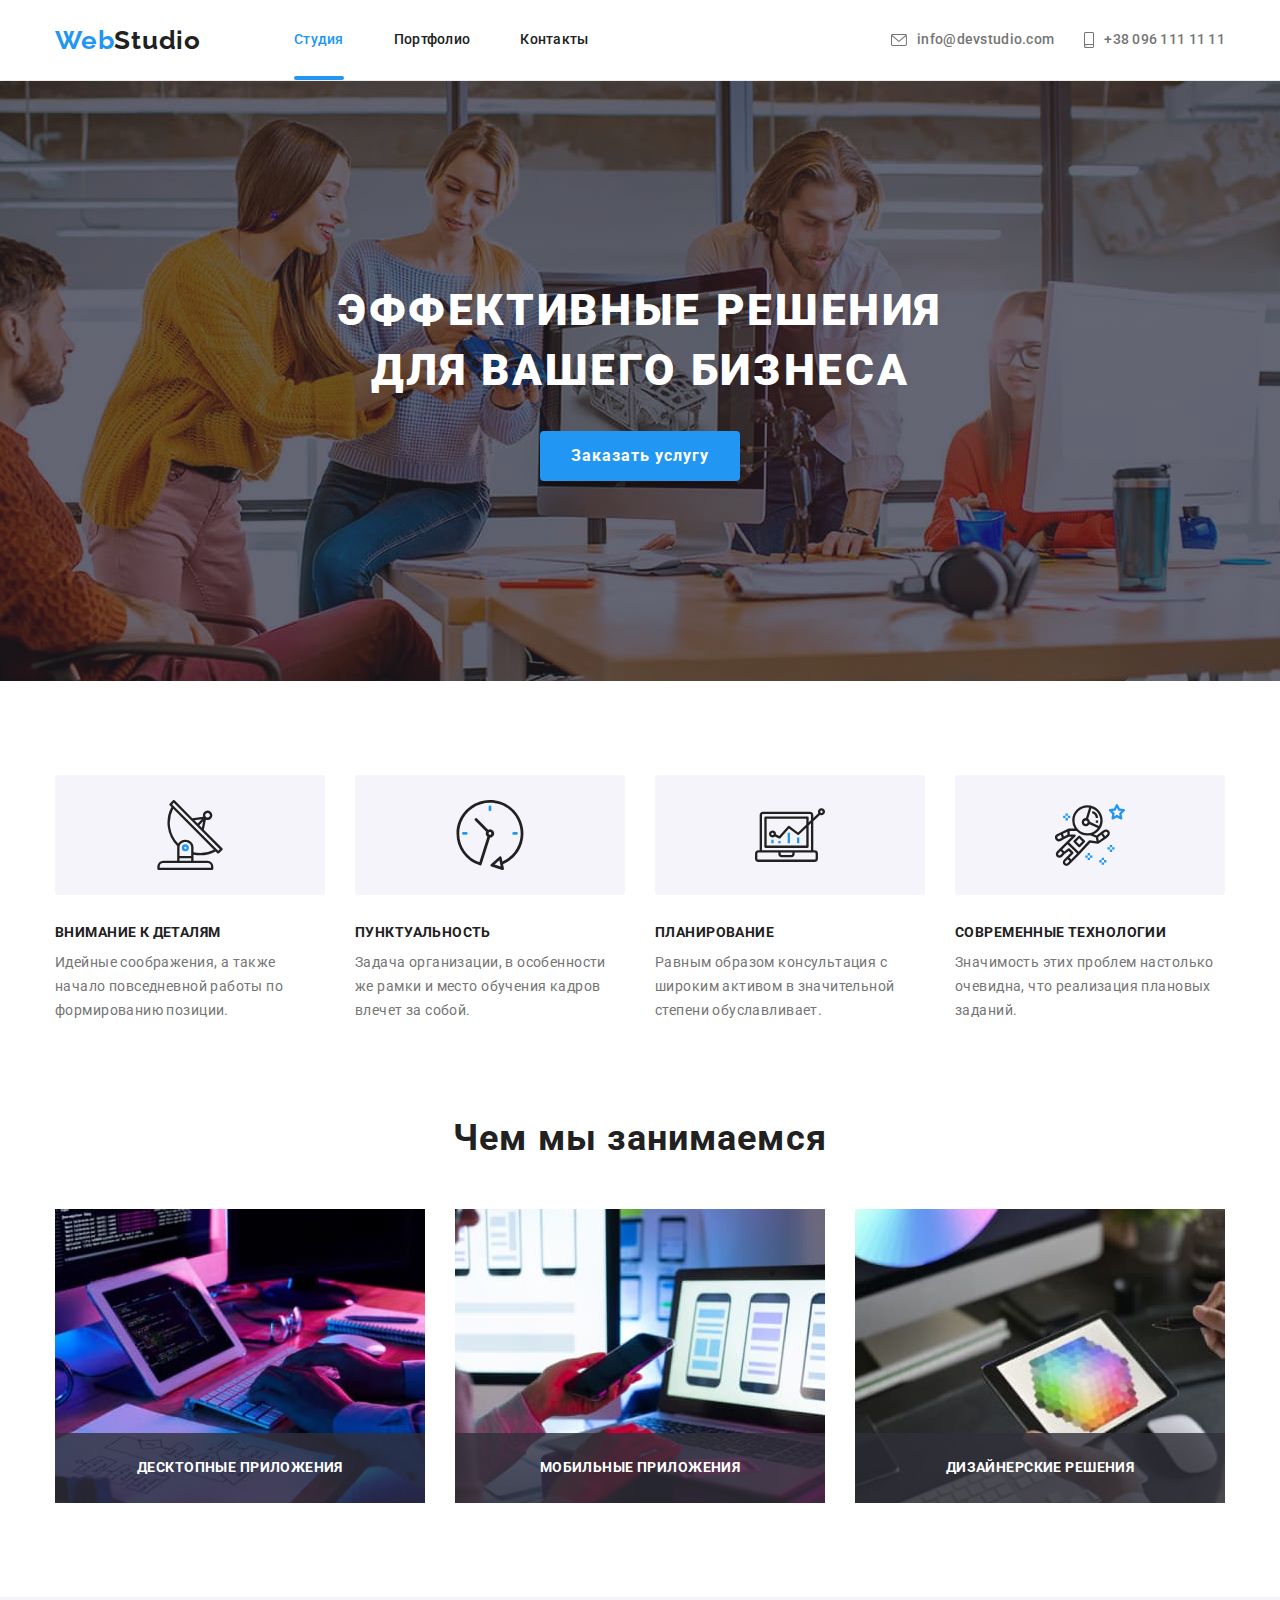
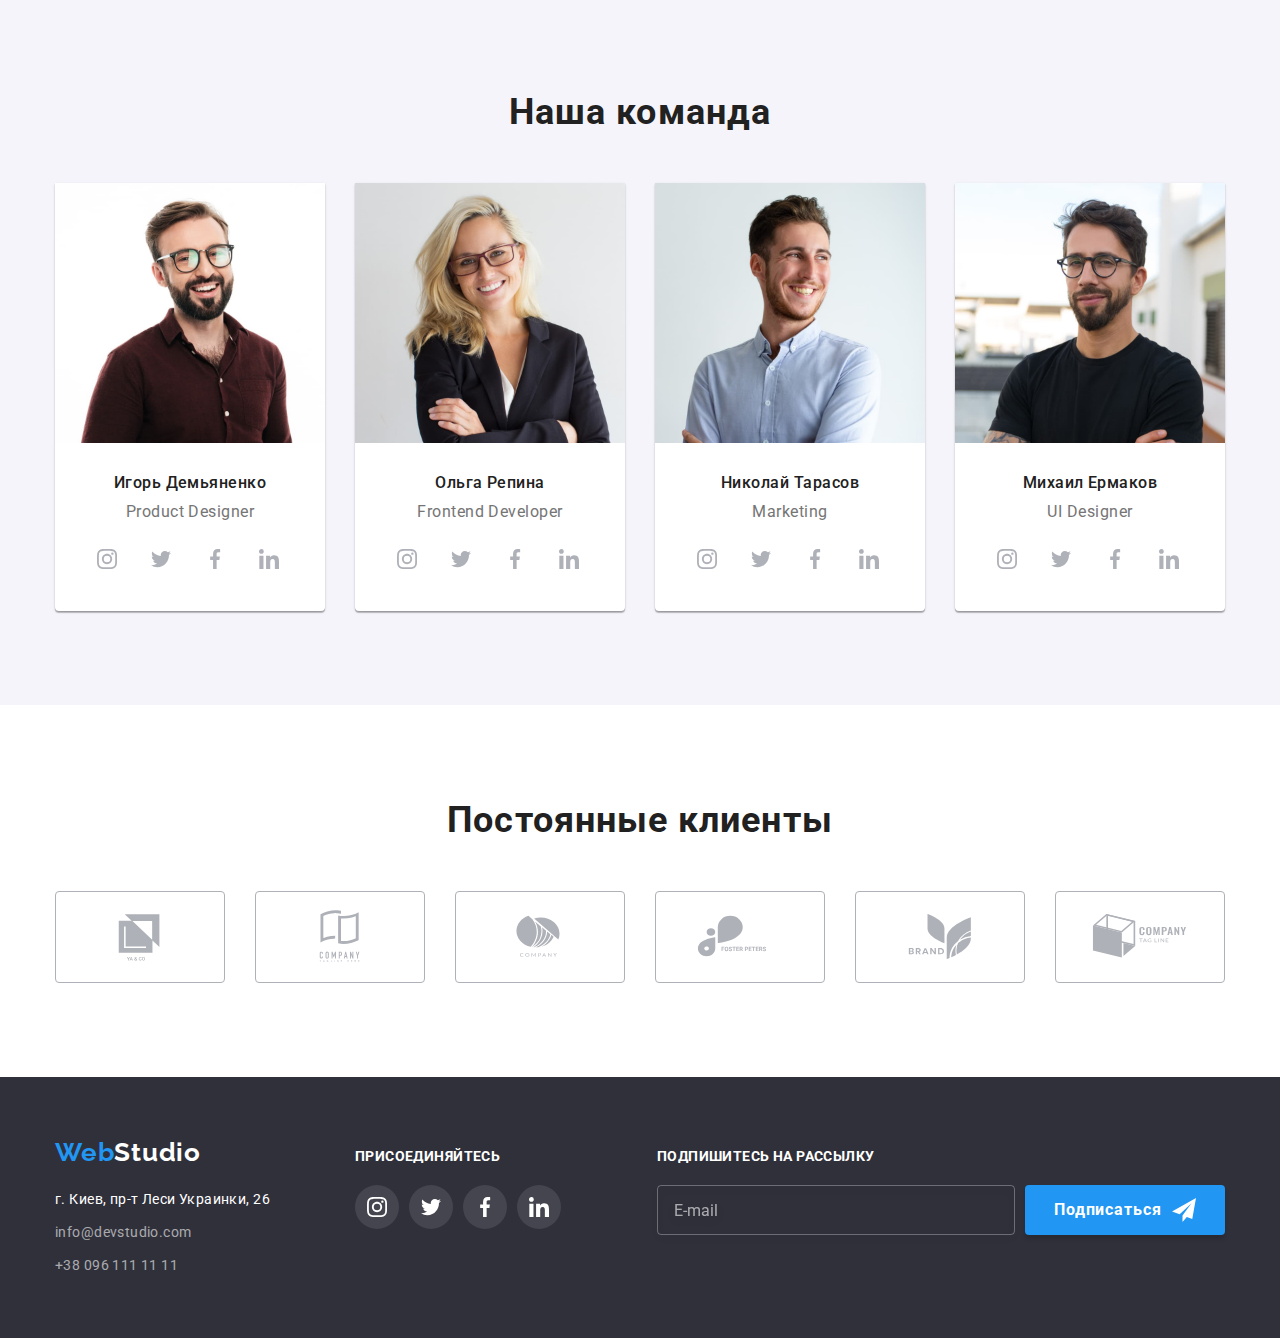
==== commit b82ead60: "BEM and SASS applied" ====
--- a/index.html
+++ b/index.html
@@ -12,7 +12,9 @@
     <link href="https://fonts.googleapis.com/css2?family=Raleway:wght@400;700&family=Roboto:wght@400;500;700;900&display=swap" rel="stylesheet"
         />
     <link rel="stylesheet" href="https://cdnjs.cloudflare.com/ajax/libs/modern-normalize/1.1.0/modern-normalize.min.css">
-    <link rel="stylesheet" href="./css/styles.css">
+    
+    <link rel="stylesheet" href="./css/main.min.css">
+
     
   </head>
 
@@ -120,7 +122,7 @@
       <!-- Work section -->
       <section class="work">
         <div class="container work__container">
-          <h2 class="section__title work__section-title">Чем мы занимаемся</h2>
+          <h2 class="section-title work__section-title">Чем мы занимаемся</h2>
           <ul class="list work__list">
 
             <li class="work__item">
@@ -436,8 +438,8 @@
           </address>
         </div>
 
-        <div class="footer-join">
-          <h3 class="footer-small-title">присоединяйтесь</h3>
+        <div class="footer__join">
+          <h3 class="footer__small-title">присоединяйтесь</h3>
 
           <ul class="list social-list footer__social-list">
             <li class="social-item footer__social-item">
@@ -474,13 +476,13 @@
           </ul>
         </div>
 
-        <div class="footer-signup">
-          <h3 class="footer-small-title">Подпишитесь на рассылку</h3>
+        <div class="footer__signup">
+          <h3 class="footer__small-title">Подпишитесь на рассылку</h3>
           <div class="signup-block">
             <input type="email" name="email" class="signup-input" placeholder="E-mail"/>
             <button type="submit" class="signup-button button btn">
               <span>Подписаться</span>
-              <svg class="footer-send-icon" width="24" height="24">
+              <svg class="footer__send-icon" width="24" height="24">
                 <use href="./images/icons.svg#icon-icon-send"></use>
               </svg>
             </button>
@@ -500,8 +502,8 @@
             <use href="./images/icons.svg#icon-close-black-cross"></use>
           </svg>
         </button>
-
-        <p class="modal__form-title">Оставьте свои данные, мы вам перезвоним</p>
+        <p class="modal__title">Оставьте свои данные, мы вам перезвоним</p>
+        
         <form class="modal__form">
           <div class="form__field">
             <label class="form__label" for="user-name">Имя</label>
@@ -560,6 +562,8 @@
             ></textarea>
           </div>
 
+
+
           <div class="form__field">
             <input for="hidden-check"
               type="checkbox"
--- a/css/main.min.css
+++ b/css/main.min.css
@@ -0,0 +1 @@
+:root{--primary-text-color: #757575;--primary-title-color: #212121;--accent-color: #2196f3;--accent-secondary-color: #188CE8;--white-color: #FFFFFF;--background-gray-color: #f5f4fa;--background-dark-color: #2f303a;--icons-color: #AFB1B8}html{-webkit-box-sizing:border-box;box-sizing:border-box}*,*::before,*::after{-webkit-box-sizing:inherit;box-sizing:inherit}p,h1,h2,h3,h4,h5,h6{margin:0}ul{margin:0;padding-left:0}img{display:block;max-width:100%;height:auto}.list{margin:0;padding:0;list-style:none}.link{text-decoration:none}body{color:var(--primary-text-color);font-family:Roboto,sans-serif}.btn{cursor:pointer;border:none}.visually-hidden{position:absolute;white-space:nowrap;width:1px;height:1px;overflow:hidden;border:0;padding:0;clip:rect(0 0 0 0);-webkit-clip-path:inset(50%);clip-path:inset(50%);margin:-1px}.container{display:block;width:1200px;padding-left:15px;padding-right:15px;margin:0 auto}.logo{display:block;font-family:"Raleway",sans-serif;font-weight:700;font-size:26px;line-height:1.19;letter-spacing:.03em}.accent-text{color:var(--accent-color)}.button{display:-webkit-box;display:-ms-flexbox;display:flex;-webkit-box-align:center;-ms-flex-align:center;align-items:center;-webkit-box-pack:center;-ms-flex-pack:center;justify-content:center;border-radius:4px;height:50px;width:200px;font-weight:700;font-size:16px;line-height:1.88;letter-spacing:.06em;color:var(--white-color);background-color:var(--accent-color);-webkit-box-shadow:0px 4px 4px rgba(0,0,0,.15);box-shadow:0px 4px 4px rgba(0,0,0,.15);-webkit-transition:background-color 300ms cubic-bezier(0.4, 0, 0.2, 1);transition:background-color 300ms cubic-bezier(0.4, 0, 0.2, 1)}.button:hover,.button:focus{background-color:var(--accent-secondary-color)}.section-title{display:block;font-weight:700;font-size:36px;line-height:1.17;text-align:center;letter-spacing:.03em;color:var(--primary-title-color)}.social-list{display:-webkit-box;display:-ms-flexbox;display:flex}.social-link{display:-webkit-box;display:-ms-flexbox;display:flex;-webkit-box-align:center;-ms-flex-align:center;align-items:center;-webkit-box-pack:center;-ms-flex-pack:center;justify-content:center;width:44px;height:44px;border-radius:50%;-webkit-transition:fill 250ms cubic-bezier(0.4, 0, 0.2, 1),background-color 250ms cubic-bezier(0.4, 0, 0.2, 1);transition:fill 250ms cubic-bezier(0.4, 0, 0.2, 1),background-color 250ms cubic-bezier(0.4, 0, 0.2, 1)}.close-button{display:-webkit-box;display:-ms-flexbox;display:flex;-webkit-box-align:center;-ms-flex-align:center;align-items:center;-webkit-box-pack:center;-ms-flex-pack:center;justify-content:center;width:30px;height:30px;border-radius:50%;background-color:rgba(0,0,0,0);border:1px solid rgba(0,0,0,.1)}.header{display:-webkit-box;display:-ms-flexbox;display:flex;background-color:var(--white-color);-webkit-box-align:center;-ms-flex-align:center;align-items:center;border-bottom:1px solid #ececec}.header__container{display:-webkit-box;display:-ms-flexbox;display:flex;-webkit-box-align:center;-ms-flex-align:center;align-items:center}.header__logo{margin-left:0;margin-right:93px;padding:0;color:var(--primary-title-color)}.header-list{display:-webkit-box;display:-ms-flexbox;display:flex}.header-menu__item:not(:last-child){margin-right:50px}.header-menu__link{display:block;padding-top:32px;padding-bottom:32px;color:var(--primary-title-color)}.header-menu--current{color:var(--accent-color);position:relative}.header-menu--current::after{content:"";position:absolute;left:0;bottom:0;display:block;width:100%;height:4px;border-radius:2px;background-color:var(--accent-color)}.header-list__link{font-weight:500;font-size:14px;line-height:1.14;letter-spacing:.02em;-webkit-transition:color 250ms cubic-bezier(0.4, 0, 0.2, 1);transition:color 250ms cubic-bezier(0.4, 0, 0.2, 1)}.header-list__link:hover,.header-list__link:focus{color:var(--accent-color);fill:var(--accent-color)}.header-contacts{margin-right:0;margin-left:auto}.header-contacts__item:not(:last-child){margin-right:30px}.header-contacts__link{display:-webkit-box;display:-ms-flexbox;display:flex;color:var(--primary-text-color);-webkit-box-align:center;-ms-flex-align:center;align-items:center}.header-contacts__icon{margin-right:10px;fill:currentColor}.hero__container{padding-top:200px;padding-bottom:200px;text-align:center;margin:0 auto;max-width:1600px;height:600px;background-color:var(--background-dark-color);background-image:-webkit-gradient(linear, left top, right top, from(rgba(47, 48, 58, 0.4)), to(rgba(47, 48, 58, 0.4))),url("../images/img-hero.jpg");background-image:linear-gradient(to right, rgba(47, 48, 58, 0.4), rgba(47, 48, 58, 0.4)),url("../images/img-hero.jpg");background-position:center;background-repeat:no-repeat;background-size:cover}.hero__title{display:inline-block;width:696px;height:120px;font-weight:900;font-size:44px;line-height:1.36;text-align:center;letter-spacing:.06em;text-transform:uppercase;color:var(--white-color)}.hero__button{margin:30px auto auto}.features{padding-top:94px;padding-bottom:94px}.features__list{display:-webkit-box;display:-ms-flexbox;display:flex}.features__item{display:block;width:270px;padding:0}.features__item:not(:last-child){margin-right:30px}.features__icon-frame{display:-webkit-box;display:-ms-flexbox;display:flex;height:120px;-webkit-box-pack:center;-ms-flex-pack:center;justify-content:center;-webkit-box-align:center;-ms-flex-align:center;align-items:center;background-color:var(--background-gray-color);border-radius:4px;margin-bottom:30px}.features__icon{display:-webkit-box;display:-ms-flexbox;display:flex}.features__title{display:block;margin-bottom:10px;font-weight:700;font-size:14px;line-height:1.14;letter-spacing:.03em;text-transform:uppercase;color:var(--primary-title-color)}.features__text{display:block;font-weight:400;font-size:14px;line-height:1.71;letter-spacing:.03em}.work{padding-bottom:94px}.work__section-title{margin-bottom:50px}.work__list{display:-webkit-box;display:-ms-flexbox;display:flex}.work__item{display:block;width:370px;position:relative}.work__item:not(:last-child){margin-right:30px}.work__image{display:block}.work__text{display:block;width:100%;height:70px;padding-top:27px;text-align:center;background-color:rgba(47,48,58,.8);color:var(--white-color);font-weight:700;font-size:14px;line-height:1.14;letter-spacing:.03em;text-transform:uppercase;position:absolute;bottom:0}.team{padding-top:94px;padding-bottom:94px;background-color:var(--background-gray-color)}.team__section-title{margin-bottom:50px}.team__list{display:-webkit-box;display:-ms-flexbox;display:flex}.team__member{display:-webkit-box;display:-ms-flexbox;display:flex;-webkit-box-orient:vertical;-webkit-box-direction:normal;-ms-flex-direction:column;flex-direction:column;width:270px;background-color:var(--white-color);-webkit-box-shadow:0px 1px 3px rgba(0,0,0,.12),0px 1px 1px rgba(0,0,0,.14),0px 2px 1px rgba(0,0,0,.2);box-shadow:0px 1px 3px rgba(0,0,0,.12),0px 1px 1px rgba(0,0,0,.14),0px 2px 1px rgba(0,0,0,.2);border-radius:0px 0px 4px 4px}.team__member:not(:last-child){margin-right:30px}.team__member-text{display:block;padding:30px}.team__name{margin-bottom:10px;font-weight:500;font-size:16px;line-height:1.19;text-align:center;letter-spacing:.03em;color:var(--primary-title-color)}.team__job-title{font-weight:400;font-size:16px;line-height:1.19;text-align:center;letter-spacing:.03em}.team__social-list{margin-top:16px}.team__social-item+.team__social-item{margin-left:10px}.team__social-link{background-color:rgba(0,0,0,0);fill:var(--icons-color)}.team__social-link:hover,.team__social-link:focus{background-color:var(--accent-color);fill:var(--white-color)}.clients{padding-top:94px;padding-bottom:94px}.clients__list{display:-webkit-box;display:-ms-flexbox;display:flex;-webkit-box-pack:center;-ms-flex-pack:center;justify-content:center;margin-top:50px}.clients__item+.clients__item{margin-left:30px}.clients__link{display:-webkit-box;display:-ms-flexbox;display:flex;-webkit-box-align:center;-ms-flex-align:center;align-items:center;-webkit-box-pack:center;-ms-flex-pack:center;justify-content:center;width:170px;height:92px;border-radius:4px;fill:var(--icons-color);border:1px solid var(--icons-color);-webkit-transition:fill 250ms cubic-bezier(0.4, 0, 0.2, 1),border-color 250ms cubic-bezier(0.4, 0, 0.2, 1);transition:fill 250ms cubic-bezier(0.4, 0, 0.2, 1),border-color 250ms cubic-bezier(0.4, 0, 0.2, 1)}.clients__link:hover,.clients__link:focus{fill:var(--accent-color);border-color:var(--accent-color)}.footer{background-color:var(--background-dark-color)}.footer__container{display:-webkit-box;display:-ms-flexbox;display:flex}.footer__logo{display:block;margin-bottom:20px;color:var(--white-color)}.footer__address{padding-top:60px;padding-bottom:60px;display:block;width:301px;margin:0}.footer__address-item:not(:last-child){margin-bottom:9px}.footer__address-link{display:block;font-style:normal;font-weight:400;font-size:14px;line-height:1.71;letter-spacing:.03em}.footer__address-link--street-address{color:var(--white-color)}.footer__address-link--contact{color:rgba(255,255,255,.6);-webkit-transition:color 250ms cubic-bezier(0.4, 0, 0.2, 1);transition:color 250ms cubic-bezier(0.4, 0, 0.2, 1)}.footer__address-link--contact:hover,.footer__address-link--contact:focus{color:var(--accent-color)}.footer__join{display:block;padding-top:72px;width:303px;margin:0}.footer__small-title{margin-bottom:20px;font-weight:700;font-size:14px;line-height:1.14;letter-spacing:.03em;text-transform:uppercase;color:var(--white-color)}.footer__social-item+.footer__social-item{margin-left:10px}.footer__social-link{background-color:rgba(255,255,255,.1);fill:var(--white-color)}.footer__social-link:hover,.footer__social-link:focus{background-color:var(--accent-color)}.footer__signup{display:block;padding-top:72px;width:570px;margin:0}.signup-block{display:-webkit-box;display:-ms-flexbox;display:flex;width:100%}.signup-input{width:358px;height:50px;border:1px solid rgba(255,255,255,.3);-webkit-filter:drop-shadow(0px 4px 4px rgba(0, 0, 0, 0.15));filter:drop-shadow(0px 4px 4px rgba(0, 0, 0, 0.15));border-radius:4px;background-color:rgba(0,0,0,0);color:var(--white-color);padding-left:16px}.signup-input::-webkit-input-placeholder{color:rgba(255,255,255,.6)}.signup-input::-moz-placeholder{color:rgba(255,255,255,.6)}.signup-input:-ms-input-placeholder{color:rgba(255,255,255,.6)}.signup-input::-ms-input-placeholder{color:rgba(255,255,255,.6)}.signup-input::placeholder{color:rgba(255,255,255,.6)}.signup-button{margin-left:10px}.footer__send-icon{fill:var(--white-color);display:inline-block;margin-left:10px}.portfolio-section{display:block;padding-top:94px;padding-bottom:94px}.filter{display:-webkit-box;display:-ms-flexbox;display:flex;-webkit-box-align:center;-ms-flex-align:center;align-items:center;margin-bottom:50px}.filter__buttons-list{display:-webkit-box;display:-ms-flexbox;display:flex;-webkit-box-align:center;-ms-flex-align:center;align-items:center;margin:0 auto}.filter__button{display:block;margin:0 8px 0 0;padding:6px 22px;font-family:inherit;font-weight:500;font-size:16px;line-height:1.63;text-align:center;letter-spacing:.03em;color:var(--primary-title-color);background-color:var(--background-gray-color);border-radius:4px;-webkit-transition:color 250ms cubic-bezier(0.4, 0, 0.2, 1),background-color 250ms cubic-bezier(0.4, 0, 0.2, 1),-webkit-box-shadow 250ms cubic-bezier(0.4, 0, 0.2, 1);transition:color 250ms cubic-bezier(0.4, 0, 0.2, 1),background-color 250ms cubic-bezier(0.4, 0, 0.2, 1),-webkit-box-shadow 250ms cubic-bezier(0.4, 0, 0.2, 1);transition:color 250ms cubic-bezier(0.4, 0, 0.2, 1),background-color 250ms cubic-bezier(0.4, 0, 0.2, 1),box-shadow 250ms cubic-bezier(0.4, 0, 0.2, 1);transition:color 250ms cubic-bezier(0.4, 0, 0.2, 1),background-color 250ms cubic-bezier(0.4, 0, 0.2, 1),box-shadow 250ms cubic-bezier(0.4, 0, 0.2, 1),-webkit-box-shadow 250ms cubic-bezier(0.4, 0, 0.2, 1)}.filter__button:hover,.filter__button:focus{-webkit-box-shadow:0px 3px 1px rgba(0,0,0,.1),0px 1px 2px rgba(0,0,0,.08),0px 2px 2px rgba(0,0,0,.12);box-shadow:0px 3px 1px rgba(0,0,0,.1),0px 1px 2px rgba(0,0,0,.08),0px 2px 2px rgba(0,0,0,.12);color:var(--white-color);background-color:var(--accent-color)}.projects__list{display:-webkit-box;display:-ms-flexbox;display:flex;-ms-flex-wrap:wrap;flex-wrap:wrap}.projects__item{display:block;width:370px;margin-right:30px;margin-bottom:30px;-webkit-transition:-webkit-box-shadow 250ms cubic-bezier(0.4, 0, 0.2, 1);transition:-webkit-box-shadow 250ms cubic-bezier(0.4, 0, 0.2, 1);transition:box-shadow 250ms cubic-bezier(0.4, 0, 0.2, 1);transition:box-shadow 250ms cubic-bezier(0.4, 0, 0.2, 1), -webkit-box-shadow 250ms cubic-bezier(0.4, 0, 0.2, 1)}.projects__item:nth-child(3n){margin-right:0}.projects__item:nth-last-child(-n+3){margin-bottom:0}.projects__item:hover{-webkit-box-shadow:0px 1px 1px rgba(0,0,0,.12),0px 4px 4px rgba(0,0,0,.06),1px 4px 6px rgba(0,0,0,.16);box-shadow:0px 1px 1px rgba(0,0,0,.12),0px 4px 4px rgba(0,0,0,.06),1px 4px 6px rgba(0,0,0,.16)}.projects__cover-wrap{position:relative;overflow:hidden}.projects__cover-text{position:absolute;height:100%;width:100%;left:0;top:0;padding:63px 24px;font-weight:400;font-size:18px;line-height:1.56;letter-spacing:.03em;color:var(--white-color);background-color:rgba(33,150,243,.9);-webkit-transform:translateY(100%);transform:translateY(100%);-webkit-transition:-webkit-transform 250ms cubic-bezier(0.4, 0, 0.2, 1);transition:-webkit-transform 250ms cubic-bezier(0.4, 0, 0.2, 1);transition:transform 250ms cubic-bezier(0.4, 0, 0.2, 1);transition:transform 250ms cubic-bezier(0.4, 0, 0.2, 1), -webkit-transform 250ms cubic-bezier(0.4, 0, 0.2, 1)}.projects__item:hover .projects__cover-text{-webkit-transform:translateY(0%);transform:translateY(0%)}.projects__text{display:block;border:1px solid #eee;padding:20px 24px}.projects__name{font-weight:700;font-size:18px;line-height:2;letter-spacing:.06em;color:var(--primary-title-color)}.projects__type{font-weight:400;font-size:16px;line-height:1.88;letter-spacing:.03em}.backdrop{position:fixed;background-color:rgba(0,0,0,.2);top:0;width:100%;height:100%;-webkit-transition:opacity 1000ms,visibility 1000ms;transition:opacity 1000ms,visibility 1000ms}.modal{position:absolute;top:50%;left:50%;-webkit-transform:scale(1) translate(-50%, -50%);transform:scale(1) translate(-50%, -50%);width:528px;height:581px;background-color:#fff;-webkit-box-shadow:0px 1px 3px rgba(0,0,0,.12),0px 1px 1px rgba(0,0,0,.14),0px 2px 1px rgba(0,0,0,.2);box-shadow:0px 1px 3px rgba(0,0,0,.12),0px 1px 1px rgba(0,0,0,.14),0px 2px 1px rgba(0,0,0,.2);border-radius:4px;-webkit-transition:-webkit-transform 1000ms cubic-bezier(0.4, 0, 0.2, 1);transition:-webkit-transform 1000ms cubic-bezier(0.4, 0, 0.2, 1);transition:transform 1000ms cubic-bezier(0.4, 0, 0.2, 1);transition:transform 1000ms cubic-bezier(0.4, 0, 0.2, 1), -webkit-transform 1000ms cubic-bezier(0.4, 0, 0.2, 1);padding:40px}.backdrop.is-hidden .modal{-webkit-transform:translate(-50%, -50%) scale(1.5);transform:translate(-50%, -50%) scale(1.5)}.is-hidden{opacity:0;pointer-events:none;visibility:hidden;position:absolute}.modal__close-button{position:absolute;top:8px;right:8px}.modal__title{font-weight:700;font-size:20px;line-height:1.15x;text-align:center;letter-spacing:.03em;color:var(--primary-title-color)}.modal__form{margin-top:12px}.form__field{margin:0 0 10px 0}.form__label{font-weight:400;font-size:12px;line-height:1.17;letter-spacing:.01em;color:var(--primary-text-color)}.form__input{width:100%;height:40px;border:1px solid rgba(33,33,33,.2);border-radius:4px;background-color:rgba(0,0,0,0);padding-left:42px;color:#212121;outline:none;-webkit-transition:border-color 300ms cubic-bezier(0.4, 0, 0.2, 1);transition:border-color 300ms cubic-bezier(0.4, 0, 0.2, 1)}.form__input:focus{border-color:var(--accent-color)}.form__input-wrap{position:relative;margin-top:4px}.form__input-icon{position:absolute;left:12px;top:50%;-webkit-transform:translateY(-50%);transform:translateY(-50%);fill:#212121;-webkit-transition:fill 300ms cubic-bezier(0.4, 0, 0.2, 1);transition:fill 300ms cubic-bezier(0.4, 0, 0.2, 1)}.form__input:focus+.form__input-icon{fill:var(--accent-color)}.form__comment-box{width:100%;height:120px;padding:12px;border:1px solid rgba(33,33,33,.2);border-radius:4px;resize:none;outline:none;-webkit-transition:border-color 300ms cubic-bezier(0.4, 0, 0.2, 1);transition:border-color 300ms cubic-bezier(0.4, 0, 0.2, 1)}.form__comment-box::-webkit-input-placeholder{font-weight:400;font-size:14px;line-height:1.14x;letter-spacing:.01em;color:rgba(117,117,117,.5)}.form__comment-box::-moz-placeholder{font-weight:400;font-size:14px;line-height:1.14x;letter-spacing:.01em;color:rgba(117,117,117,.5)}.form__comment-box:-ms-input-placeholder{font-weight:400;font-size:14px;line-height:1.14x;letter-spacing:.01em;color:rgba(117,117,117,.5)}.form__comment-box::-ms-input-placeholder{font-weight:400;font-size:14px;line-height:1.14x;letter-spacing:.01em;color:rgba(117,117,117,.5)}.form__comment-box::placeholder{font-weight:400;font-size:14px;line-height:1.14x;letter-spacing:.01em;color:rgba(117,117,117,.5)}.form__comment-box:focus{border-color:var(--accent-color)}.check-icon{display:inline-block;margin-left:12px;margin-right:8px;width:16px;height:15px;background-color:rgba(0,0,0,0);fill:rgba(0,0,0,0);border:2px solid #212121;border-radius:2px;-webkit-transition:fill 300ms cubic-bezier(0.4, 0, 0.2, 1),background-color 300ms cubic-bezier(0.4, 0, 0.2, 1);transition:fill 300ms cubic-bezier(0.4, 0, 0.2, 1),background-color 300ms cubic-bezier(0.4, 0, 0.2, 1)}.hidden-check:checked+.form__agreement .check-icon{border:none;background-color:var(--accent-color);fill:var(--white-color)}.form__agreement{display:block;font-weight:400;font-size:14px;line-height:1.71;letter-spacing:.03em;margin-top:20px;margin-bottom:0}.form__agreement--text-accent{color:var(--accent-color);text-decoration:underline}.send-button{margin:20px auto 0}/*# sourceMappingURL=main.min.css.map */